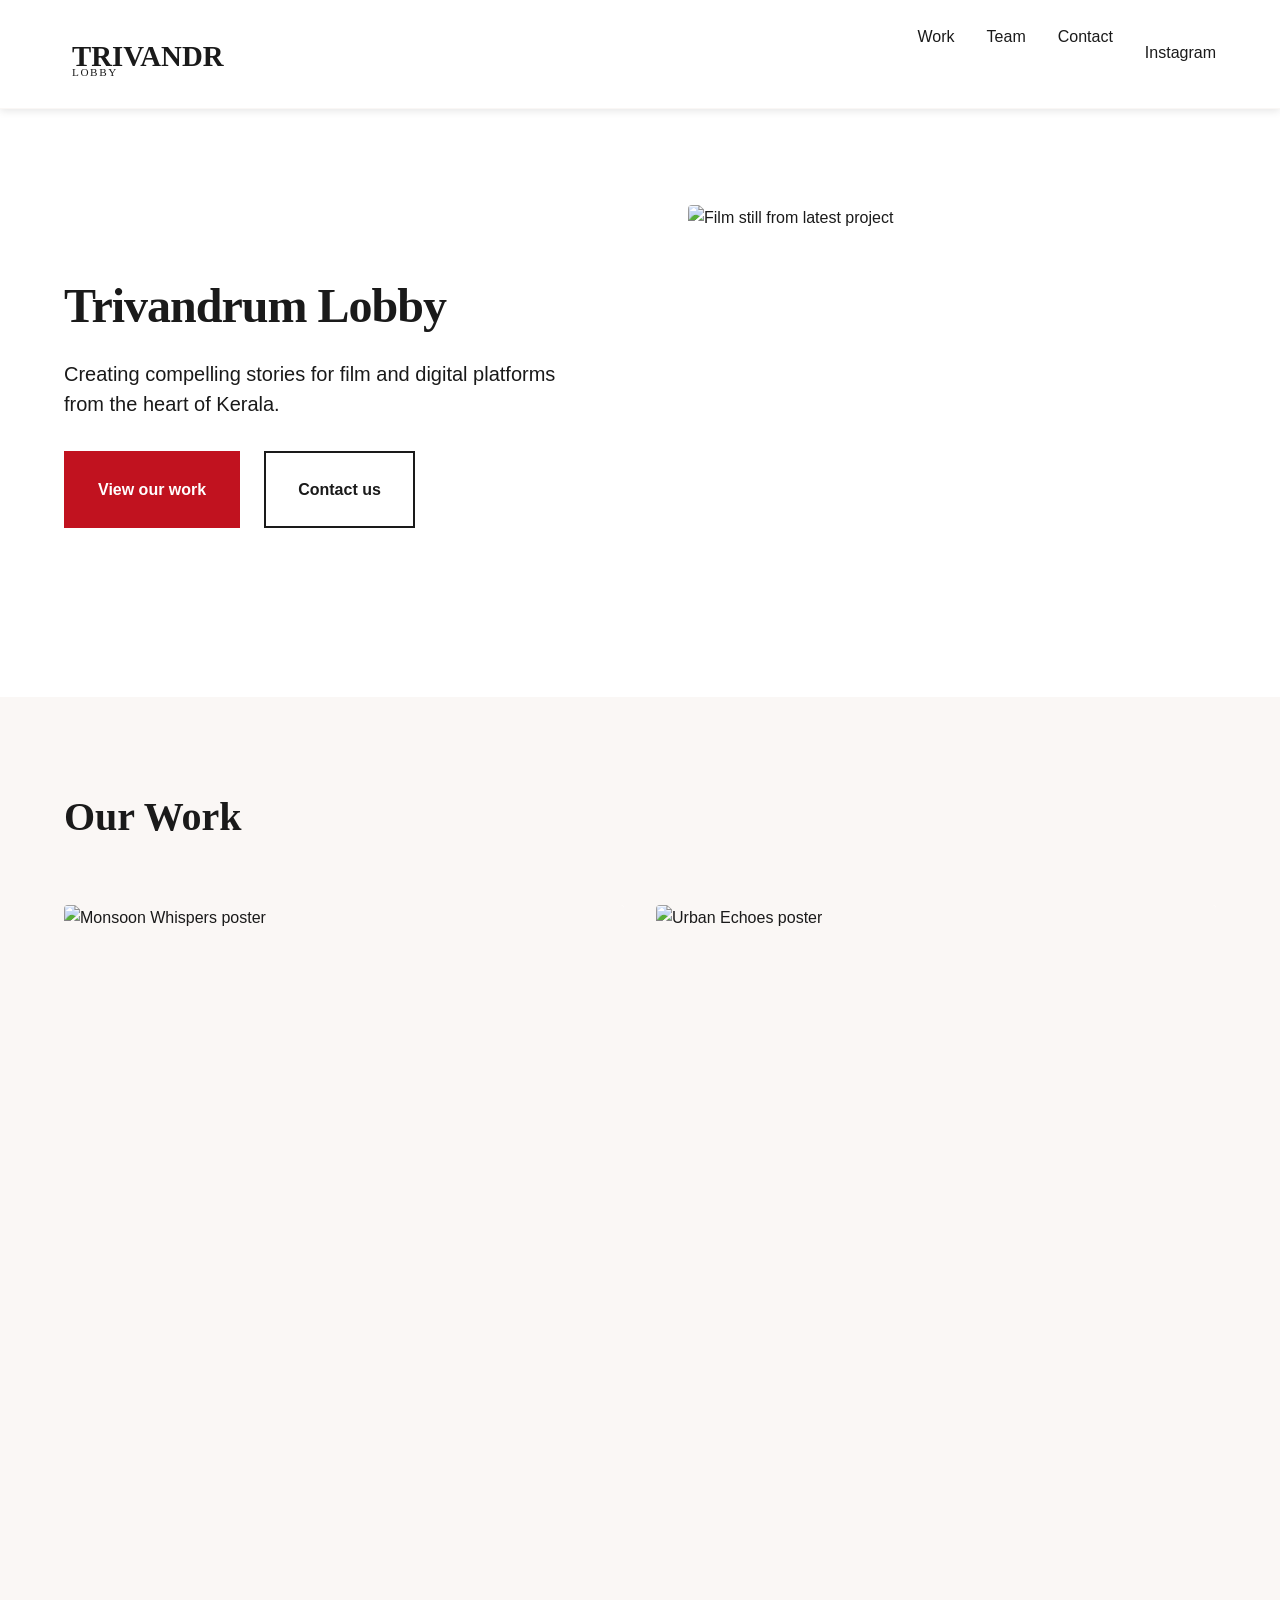
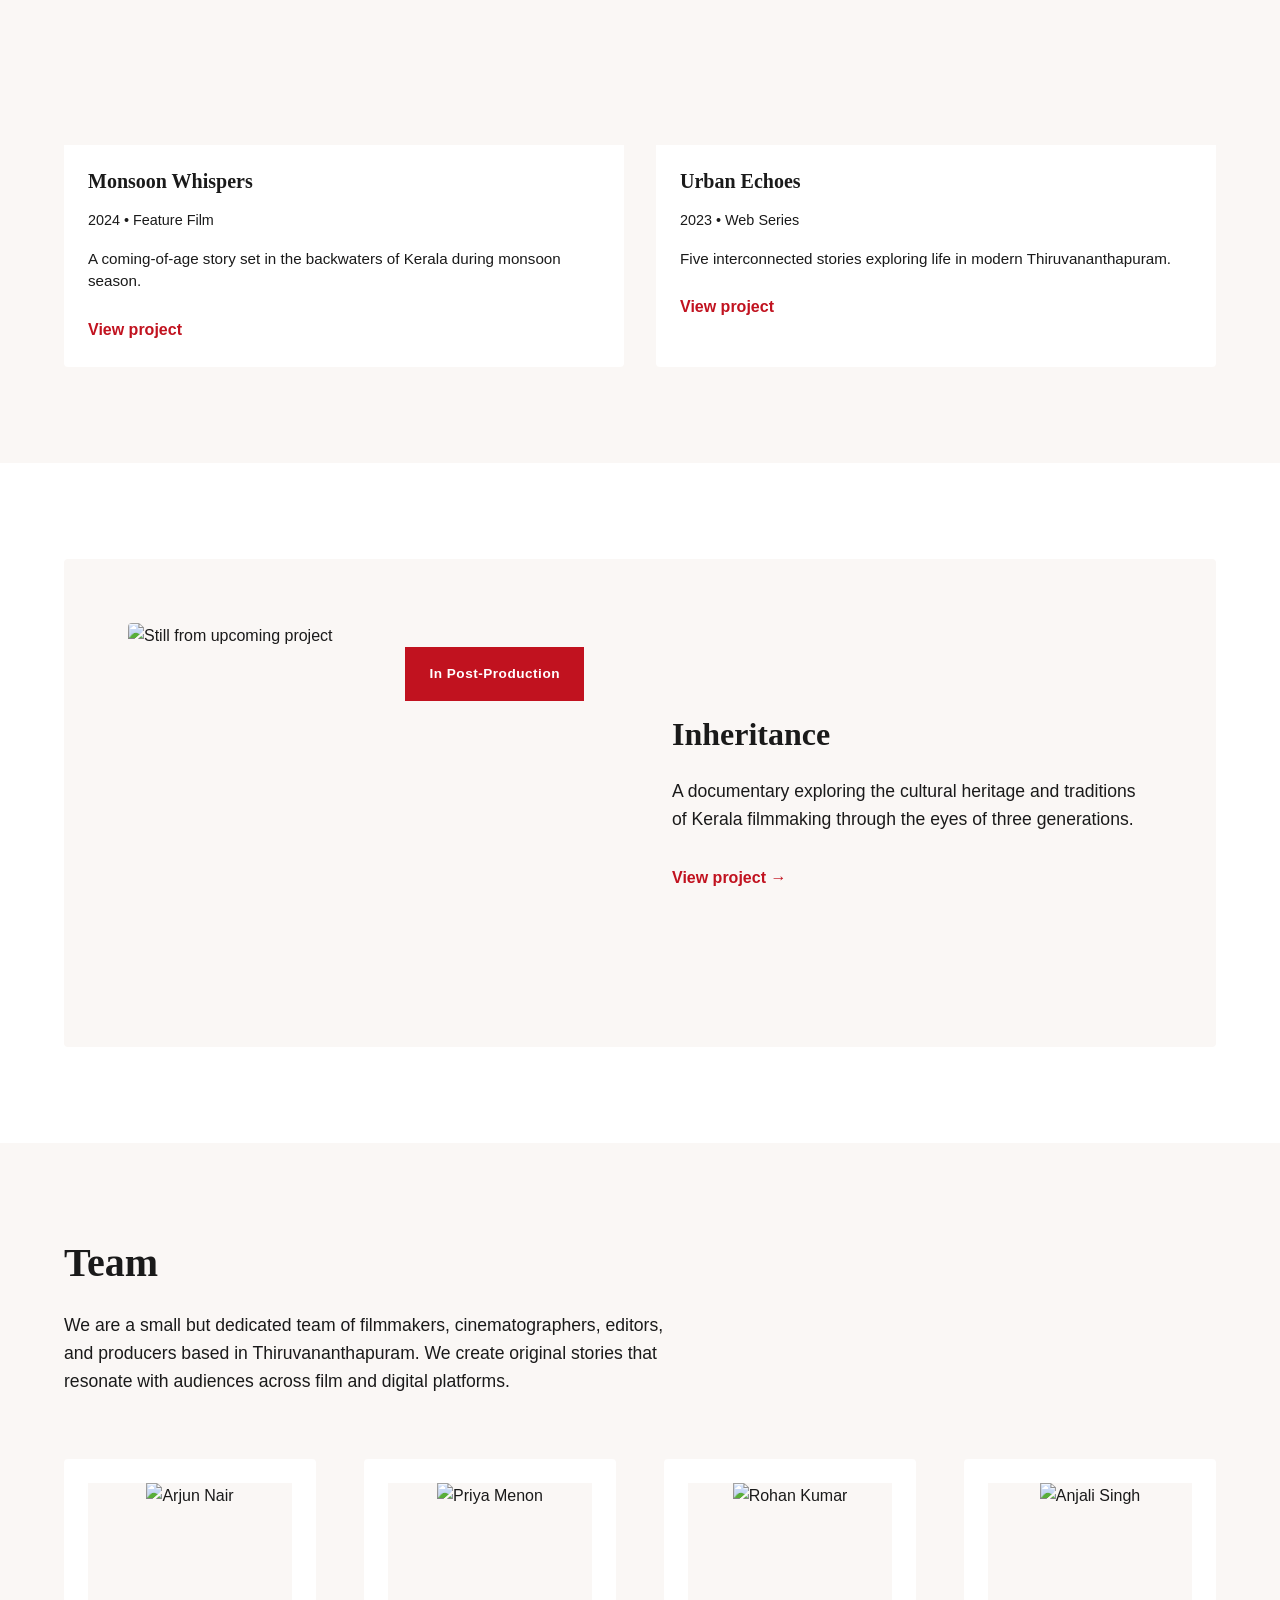
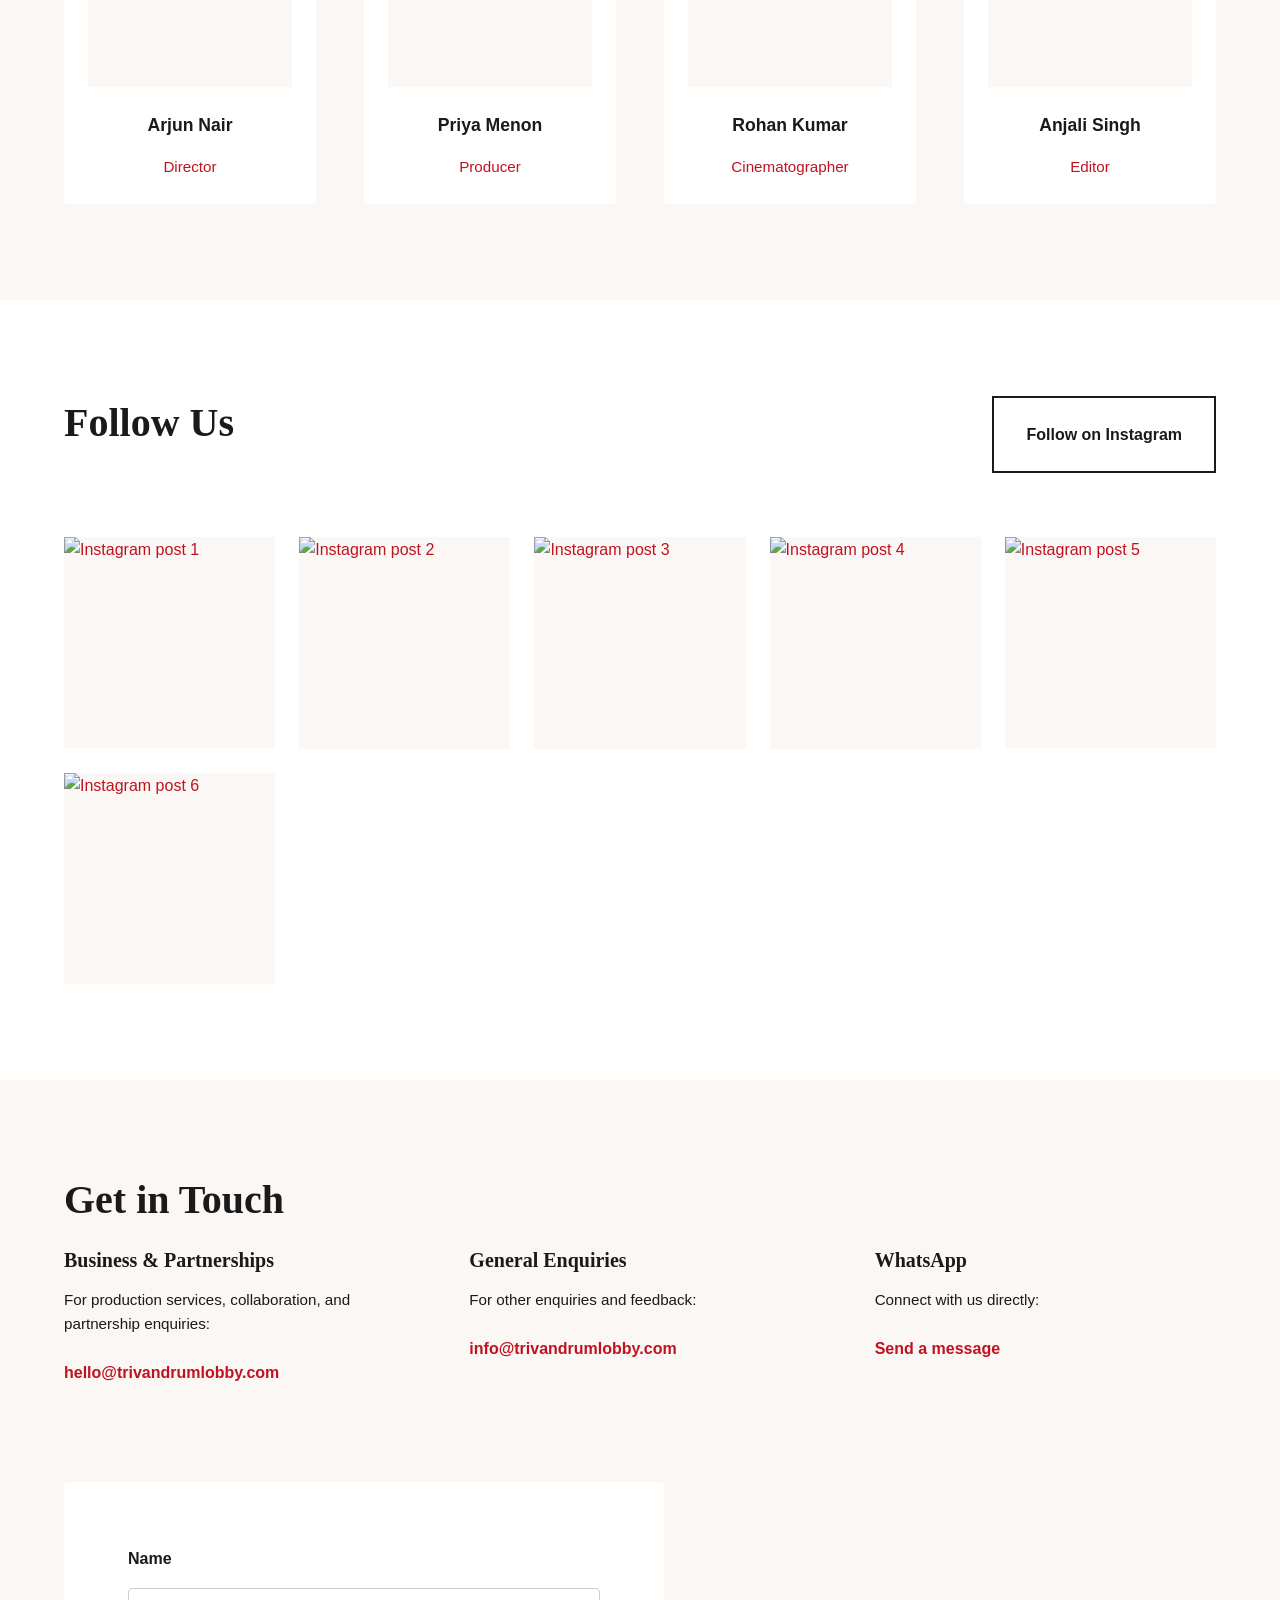
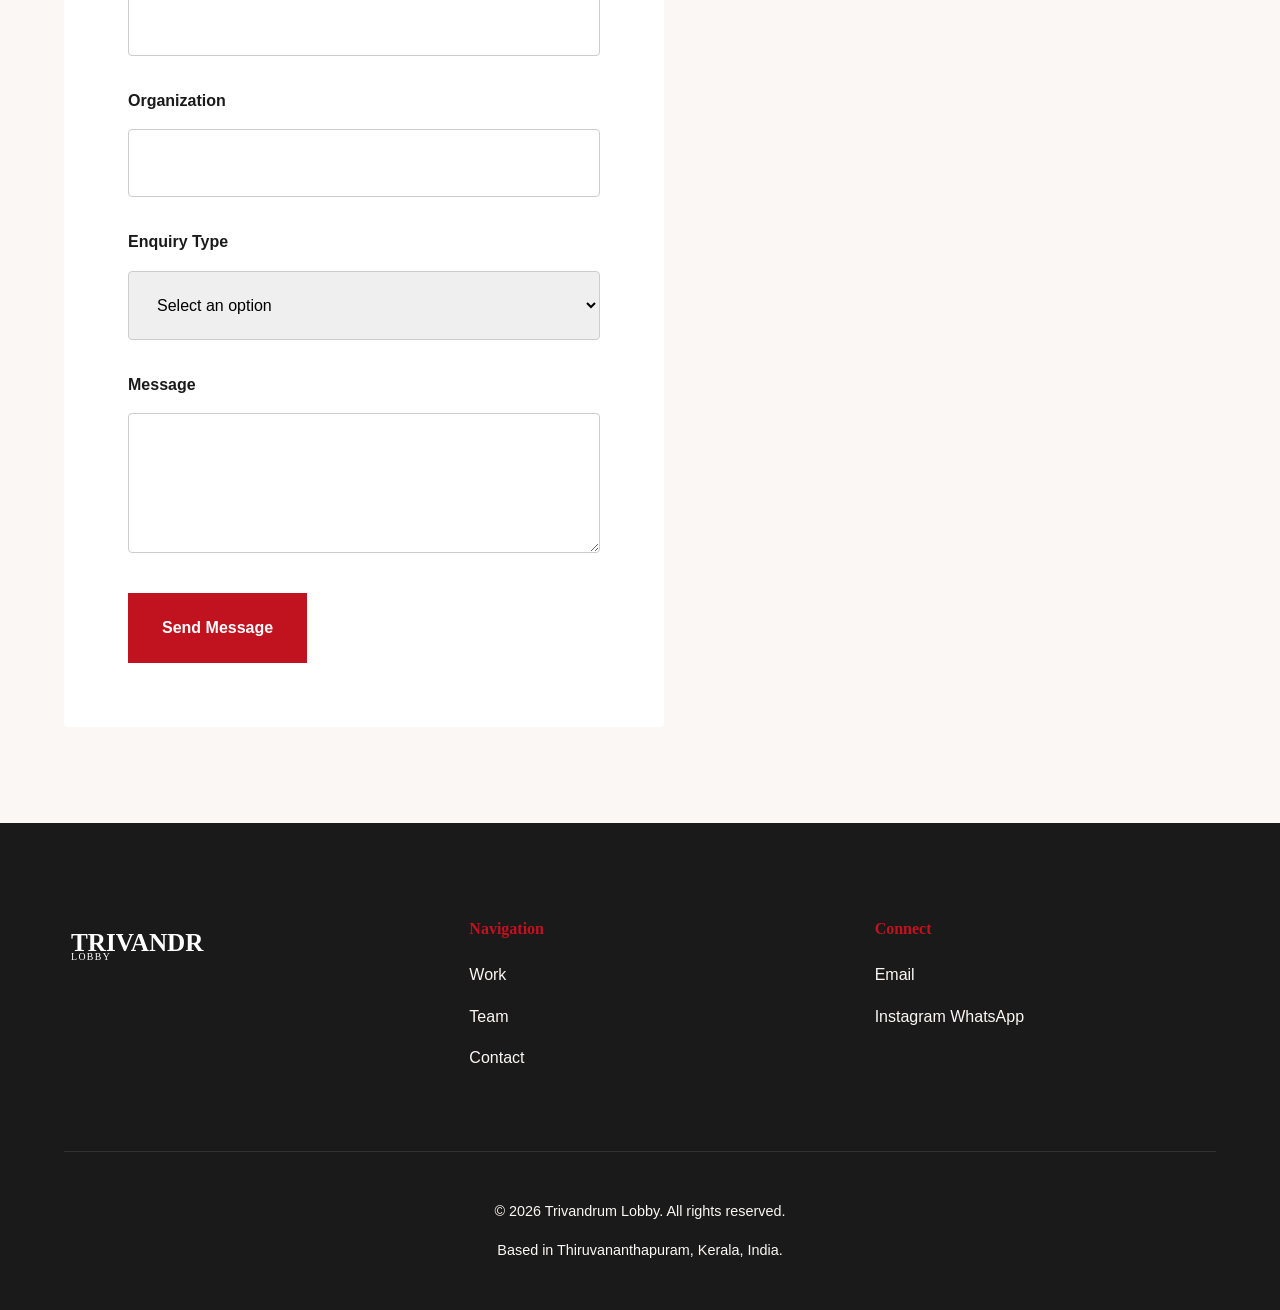
==== index.html @ 4cd8b8a0 "Initial commit: Trivandrum Lobby Productions website - Complete production-ready website - Homepage " ====
<!DOCTYPE html>
<html lang="en">
<head>
    <meta charset="UTF-8">
    <meta name="viewport" content="width=device-width, initial-scale=1.0">
    <meta name="description" content="Trivandrum Lobby is a film and web series production house based in Thiruvananthapuram, Kerala, creating original content for film and digital platforms.">
    <meta name="theme-color" content="#C1121F">

    <!-- Open Graph -->
    <meta property="og:title" content="Trivandrum Lobby">
    <meta property="og:description" content="Film and web series production house based in Thiruvananthapuram, Kerala.">
    <meta property="og:type" content="website">
    <meta property="og:image" content="assets/img/og-image.jpg">
    <meta property="og:image:width" content="1200">
    <meta property="og:image:height" content="630">

    <!-- Twitter Card -->
    <meta name="twitter:card" content="summary_large_image">
    <meta name="twitter:title" content="Trivandrum Lobby">
    <meta name="twitter:description" content="Film and web series production house based in Thiruvananthapuram, Kerala.">
    <meta name="twitter:image" content="assets/img/og-image.jpg">

    <!-- Canonical -->
    <link rel="canonical" href="https://trivandrumlobby.com/">

    <!-- Favicon -->
    <link rel="icon" type="image/x-icon" href="assets/img/favicon.ico">
    <link rel="apple-touch-icon" href="assets/img/apple-touch-icon.png">

    <title>Trivandrum Lobby | Film & Web Series Production</title>
    <link rel="stylesheet" href="assets/css/style.css">
</head>
<body>
    <a href="#main" class="skip-link">Skip to main content</a>

    <!-- Navigation -->
    <nav class="navbar" role="navigation" aria-label="Main navigation">
        <div class="navbar-container">
            <div class="navbar-brand">
                <a href="index.html" aria-label="Trivandrum Lobby home">
                    <svg class="logo" viewBox="0 0 200 60" xmlns="http://www.w3.org/2000/svg" aria-hidden="true">
                        <text x="10" y="45" font-family="Georgia, serif" font-size="36" font-weight="bold" fill="currentColor">TRIVANDRUM</text>
                        <text x="10" y="58" font-family="Georgia, serif" font-size="14" letter-spacing="2" fill="currentColor">LOBBY</text>
                    </svg>
                </a>
            </div>
            <button class="navbar-toggle" aria-label="Toggle navigation menu" aria-expanded="false" aria-controls="navbar-menu">
                <span></span>
                <span></span>
                <span></span>
            </button>
            <ul class="navbar-menu" id="navbar-menu">
                <li><a href="#work">Work</a></li>
                <li><a href="#team">Team</a></li>
                <li><a href="#contact">Contact</a></li>
                <a href="https://instagram.com/trivandrumlobbyproductions" target="_blank" rel="noopener noreferrer">Instagram</a>
            </ul>
        </div>
    </nav>

    <main id="main">
        <!-- Hero Section -->
        <section class="hero" id="hero">
            <div class="hero-content">
                <h1>Trivandrum Lobby</h1>
                <p class="hero-tagline">Creating compelling stories for film and digital platforms from the heart of Kerala.</p>
                <div class="hero-buttons">
                    <a href="#work" class="button button-primary">View our work</a>
                    <a href="#contact" class="button button-secondary">Contact us</a>
                </div>
            </div>
            <div class="hero-image">
                <picture>
                    <source srcset="assets/img/hero.webp" type="image/webp">
                    <img src="assets/img/hero.jpg" alt="Film still from latest project" width="800" height="600" loading="eager">
                </picture>
            </div>
        </section>

        <!-- Completed Work Section -->
        <section class="work-section" id="work">
            <div class="container">
                <h2>Our Work</h2>
                <div class="project-grid" id="projects-completed">
                    <!-- Project cards will be generated by JavaScript -->
                </div>
            </div>
        </section>

        <!-- In Post-Production Section -->
        <section class="upcoming-section">
            <div class="container">
                <div class="upcoming-card">
                    <div class="upcoming-image">
                        <picture>
                            <source srcset="assets/img/upcoming.webp" type="image/webp">
                            <img src="assets/img/upcoming.jpg" alt="Still from upcoming project" width="800" height="600" loading="lazy">
                        </picture>
                        <span class="status-badge">In Post-Production</span>
                    </div>
                    <div class="upcoming-content">
                        <h3>Inheritance</h3>
                        <p class="upcoming-description">A documentary exploring the cultural heritage and traditions of Kerala filmmaking through the eyes of three generations.</p>
                        <a href="projects/project-upcoming.html" class="link-arrow">View project</a>
                    </div>
                </div>
            </div>
        </section>

        <!-- Team Section -->
        <section class="team-section" id="team">
            <div class="container">
                <h2>Team</h2>
                <p class="section-intro">We are a small but dedicated team of filmmakers, cinematographers, editors, and producers based in Thiruvananthapuram. We create original stories that resonate with audiences across film and digital platforms.</p>
                <div class="team-grid" id="team-grid">
                    <!-- Team cards will be generated by JavaScript -->
                </div>
            </div>
        </section>

        <!-- Instagram Section -->
        <section class="instagram-section">
            <div class="container">
                <div class="instagram-header">
                    <h2>Follow Us</h2>
                    <a href="https://instagram.com/[INSTAGRAM_HANDLE]" target="_blank" rel="noopener noreferrer" class="button button-secondary">Follow on Instagram</a>
                </div>
                <div class="instagram-grid" id="instagram-grid">
                    <!-- Instagram images will be lazy loaded -->
                </div>
            </div>
        </section>

        <!-- Contact Section -->
        <section class="contact-section" id="contact">
            <div class="container">
                <h2>Get in Touch</h2>
                <div class="contact-grid">
                    <div class="contact-option">
                        <h3>Business & Partnerships</h3>
                        <p>For production services, collaboration, and partnership enquiries:</p>
                        <a href="mailto:hello@trivandrumlobby.com" class="contact-link">hello@trivandrumlobby.com</a>
                    </div>
                    <div class="contact-option">
                        <h3>General Enquiries</h3>
                        <p>For other enquiries and feedback:</p>
                        <a href="mailto:info@trivandrumlobby.com" class="contact-link">info@trivandrumlobby.com</a>
                    </div>
                    <div class="contact-option">
                        <h3>WhatsApp</h3>
                        <p>Connect with us directly:</p>
                        <a href="https://wa.me/919876543210" target="_blank" rel="noopener noreferrer" class="contact-link">Send a message</a>
                    </div>
                </div>

                <!-- Contact Form -->
                <form class="contact-form" id="contact-form" method="POST" action="[FORM_ENDPOINT]">
                    <div class="form-group">
                        <label for="name">Name</label>
                        <input type="text" id="name" name="name" required>
                    </div>
                    <div class="form-group">
                        <label for="organization">Organization</label>
                        <input type="text" id="organization" name="organization">
                    </div>
                    <div class="form-group">
                        <label for="enquiry-type">Enquiry Type</label>
                        <select id="enquiry-type" name="enquiry_type" required>
                            <option value="">Select an option</option>
                            <option value="business">Business & Partnerships</option>
                            <option value="production">Production Services</option>
                            <option value="collaboration">Collaboration</option>
                            <option value="general">General Enquiry</option>
                        </select>
                    </div>
                    <div class="form-group">
                        <label for="message">Message</label>
                        <textarea id="message" name="message" rows="5" required></textarea>
                    </div>
                    <!-- Honeypot field -->
                    <input type="text" name="website" style="display: none;" aria-hidden="true" tabindex="-1" autocomplete="off">
                    <button type="submit" class="button button-primary">Send Message</button>
                </form>
                <div class="form-message" id="form-message" style="display: none;"></div>
            </div>
        </section>
    </main>

    <!-- Footer -->
    <footer class="footer" role="contentinfo">
        <div class="container">
            <div class="footer-content">
                <div class="footer-section">
                    <svg class="logo" viewBox="0 0 200 60" xmlns="http://www.w3.org/2000/svg" aria-hidden="true">
                        <text x="10" y="45" font-family="Georgia, serif" font-size="36" font-weight="bold" fill="currentColor">TRIVANDRUM</text>
                        <text x="10" y="58" font-family="Georgia, serif" font-size="14" letter-spacing="2" fill="currentColor">LOBBY</text>
                    </svg>
                </div>
                <div class="footer-section">
                    <h3>Navigation</h3>
                    <ul>
                        <li><a href="#work">Work</a></li>
                        <li><a href="#team">Team</a></li>
                        <li><a href="#contact">Contact</a></li>
                    </ul>
                </div>
                <div class="footer-section">
                    <h3>Connect</h3>
                    <ul>
                        <li><a href="mailto:hello@trivandrumlob by.com">Email</a></li>
                        <a href="https://instagram.com/trivandrumlobbyproductions" target="_blank" rel="noopener noreferrer">Instagram</a>
                        <a href="https://wa.me/919876543210" target="_blank" rel="noopener noreferrer">WhatsApp</a>
                    </ul>
                </div>
            </div>
            <div class="footer-bottom">
                <p>&copy; 2026 Trivandrum Lobby. All rights reserved.</p>
                <p>Based in Thiruvananthapuram, Kerala, India.</p>
            </div>
        </div>
    </footer>

    <script src="assets/js/main.js"></script>
    <script type="application/ld+json">
    {
        "@context": "https://schema.org",
        "@type": "Organization",
        "name": "Trivandrum Lobby",
        "description": "Film and web series production house based in Thiruvananthapuram, Kerala, India.",
        "url": "https://trivandrumlobby.com",
        "logo": "https://trivandrumlobby.com/assets/img/logo.svg",
        "foundingDate": "2024",
        "areaServed": "IN",
        "contactPoint": {
            "@type": "ContactPoint",
            "contactType": "Business",
            "email": "hello@trivandrumlobby.com"
        },
        "sameAs": [
            "https://instagram.com/trivandrumlobbyproductions"
        ]
    }
    </script>
</body>
</html>
---- assets/css/style.css ----
/* ========================================
   TRIVANDRUM LOBBY - DESIGN SYSTEM
   Red (#C1121F) + White (#FFFFFF) + Ink (#1A1A1A)
   ======================================== */

:root {
    --red: #C1121F;
    --red-deep: #8E0E17;
    --white: #FFFFFF;
    --paper: #FAF7F5;
    --ink: #1A1A1A;

    --spacing-xs: 0.5rem;
    --spacing-sm: 1rem;
    --spacing-md: 1.5rem;
    --spacing-lg: 2rem;
    --spacing-xl: 3rem;
    --spacing-2xl: 4rem;
    --spacing-3xl: 6rem;

    --font-display: "Georgia", "Garamond", serif;
    --font-text: -apple-system, BlinkMacSystemFont, "Segoe UI", "Roboto", sans-serif;

    --transition: 0.2s ease-out;
    --shadow-sm: 0 2px 8px rgba(0, 0, 0, 0.1);
    --shadow-md: 0 4px 16px rgba(0, 0, 0, 0.15);
}

/* ========================================
   RESET & BASE
   ======================================== */

* {
    margin: 0;
    padding: 0;
    box-sizing: border-box;
}

html {
    scroll-behavior: smooth;
}

body {
    font-family: var(--font-text);
    color: var(--ink);
    background-color: var(--white);
    line-height: 1.6;
    font-size: 16px;
}

@media (prefers-reduced-motion: reduce) {
    html {
        scroll-behavior: auto;
    }
    * {
        animation-duration: 0.01ms !important;
        animation-iteration-count: 1 !important;
        transition-duration: 0.01ms !important;
    }
}

/* ========================================
   TYPOGRAPHY
   ======================================== */

h1, h2, h3, h4, h5, h6 {
    font-family: var(--font-display);
    font-weight: 700;
    line-height: 1.2;
    margin-bottom: var(--spacing-md);
}

h1 {
    font-size: 3rem;
    letter-spacing: -1px;
}

h2 {
    font-size: 2.5rem;
}

h3 {
    font-size: 1.5rem;
}

p {
    margin-bottom: var(--spacing-md);
}

a {
    color: var(--red);
    text-decoration: none;
    transition: color var(--transition);
}

a:hover,
a:focus-visible {
    color: var(--red-deep);
}

a:focus-visible {
    outline: 2px solid var(--red);
    outline-offset: 2px;
}

/* ========================================
   LAYOUT & CONTAINER
   ======================================== */

.container {
    max-width: 1200px;
    margin: 0 auto;
    padding: 0 var(--spacing-md);
}

/* ========================================
   NAVIGATION
   ======================================== */

.navbar {
    background-color: var(--white);
    border-bottom: 1px solid var(--paper);
    position: sticky;
    top: 0;
    z-index: 1000;
    box-shadow: var(--shadow-sm);
}

.navbar-container {
    display: flex;
    justify-content: space-between;
    align-items: center;
    max-width: 1200px;
    margin: 0 auto;
    padding: var(--spacing-md);
}

.navbar-brand a {
    display: flex;
    align-items: center;
    color: var(--ink);
}

.logo {
    width: 160px;
    height: auto;
    color: var(--ink);
}

.navbar-menu {
    display: flex;
    list-style: none;
    gap: var(--spacing-lg);
}

.navbar-menu a {
    font-weight: 500;
    color: var(--ink);
    padding: var(--spacing-sm) 0;
    border-bottom: 2px solid transparent;
    transition: border-color var(--transition);
}

.navbar-menu a:hover,
.navbar-menu a:focus-visible {
    border-bottom-color: var(--red);
    color: var(--ink);
}

.navbar-toggle {
    display: none;
    background: none;
    border: none;
    cursor: pointer;
    padding: var(--spacing-sm);
    flex-direction: column;
    gap: 6px;
}

.navbar-toggle span {
    display: block;
    width: 24px;
    height: 2px;
    background-color: var(--ink);
    transition: all var(--transition);
}

.navbar-toggle[aria-expanded="true"] span:nth-child(1) {
    transform: rotate(45deg) translate(8px, 8px);
}

.navbar-toggle[aria-expanded="true"] span:nth-child(2) {
    opacity: 0;
}

.navbar-toggle[aria-expanded="true"] span:nth-child(3) {
    transform: rotate(-45deg) translate(7px, -7px);
}

@media (max-width: 768px) {
    .navbar-toggle {
        display: flex;
    }

    .navbar-menu {
        display: none;
        position: absolute;
        top: 100%;
        left: 0;
        right: 0;
        flex-direction: column;
        background-color: var(--white);
        border-bottom: 1px solid var(--paper);
        padding: var(--spacing-md);
        gap: var(--spacing-md);
    }

    .navbar-menu.active {
        display: flex;
    }

    .navbar-menu a {
        padding: var(--spacing-sm);
        border-bottom: none;
        display: block;
    }

    h1 {
        font-size: 2rem;
    }

    h2 {
        font-size: 1.75rem;
    }
}

/* ========================================
   SKIP LINK
   ======================================== */

.skip-link {
    position: absolute;
    top: -40px;
    left: 0;
    background-color: var(--red);
    color: var(--white);
    padding: var(--spacing-sm) var(--spacing-md);
    z-index: 100;
}

.skip-link:focus {
    top: 0;
}

/* ========================================
   HERO SECTION
   ======================================== */

.hero {
    display: grid;
    grid-template-columns: 1fr 1fr;
    gap: var(--spacing-3xl);
    align-items: center;
    padding: var(--spacing-3xl) var(--spacing-md);
    max-width: 1200px;
    margin: 0 auto;
}

.hero-content h1 {
    margin-bottom: var(--spacing-md);
}

.hero-tagline {
    font-size: 1.25rem;
    color: var(--ink);
    margin-bottom: var(--spacing-lg);
    line-height: 1.5;
}

.hero-buttons {
    display: flex;
    gap: var(--spacing-md);
    flex-wrap: wrap;
}

.hero-image {
    position: relative;
    overflow: hidden;
    border-radius: 4px;
}

.hero-image img,
.hero-image picture {
    display: block;
    width: 100%;
    height: auto;
    object-fit: cover;
}

@media (max-width: 768px) {
    .hero {
        grid-template-columns: 1fr;
        gap: var(--spacing-lg);
        padding: var(--spacing-lg) var(--spacing-md);
    }

    .hero-buttons {
        flex-direction: column;
    }
}

/* ========================================
   BUTTONS
   ======================================== */

.button {
    display: inline-block;
    padding: var(--spacing-md) var(--spacing-lg);
    font-weight: 600;
    border: 2px solid transparent;
    border-radius: 0;
    cursor: pointer;
    transition: all var(--transition);
    text-align: center;
    font-size: 1rem;
}

.button-primary {
    background-color: var(--red);
    color: var(--white);
    border-color: var(--red);
}

.button-primary:hover,
.button-primary:focus-visible {
    background-color: var(--red-deep);
    border-color: var(--red-deep);
}

.button-secondary {
    background-color: var(--white);
    color: var(--ink);
    border-color: var(--ink);
}

.button-secondary:hover,
.button-secondary:focus-visible {
    background-color: var(--paper);
    border-color: var(--ink);
}

/* ========================================
   WORK SECTION
   ======================================== */

.work-section {
    padding: var(--spacing-3xl) var(--spacing-md);
    background-color: var(--paper);
}

.work-section h2 {
    margin-bottom: var(--spacing-2xl);
}

.project-grid {
    display: grid;
    grid-template-columns: repeat(auto-fit, minmax(280px, 1fr));
    gap: var(--spacing-lg);
}

.project-card {
    background-color: var(--white);
    overflow: hidden;
    transition: transform var(--transition), box-shadow var(--transition);
    border-radius: 4px;
}

.project-card:hover {
    transform: translateY(-4px);
    box-shadow: var(--shadow-md);
}

.project-poster {
    position: relative;
    overflow: hidden;
    background-color: var(--paper);
    aspect-ratio: 2 / 3;
}

.project-poster img {
    width: 100%;
    height: 100%;
    object-fit: cover;
}

.project-info {
    padding: var(--spacing-md);
}

.project-info h3 {
    font-size: 1.25rem;
    margin-bottom: var(--spacing-sm);
}

.project-meta {
    font-size: 0.9rem;
    color: var(--ink);
    margin-bottom: var(--spacing-sm);
}

.project-description {
    font-size: 0.95rem;
    color: var(--ink);
    margin-bottom: var(--spacing-md);
    line-height: 1.5;
}

.project-card a {
    font-weight: 600;
    color: var(--red);
}

/* ========================================
   UPCOMING SECTION
   ======================================== */

.upcoming-section {
    padding: var(--spacing-3xl) var(--spacing-md);
    background-color: var(--white);
}

.upcoming-card {
    display: grid;
    grid-template-columns: 1fr 1fr;
    gap: var(--spacing-2xl);
    align-items: center;
    background-color: var(--paper);
    padding: var(--spacing-2xl);
    border-radius: 4px;
}

.upcoming-image {
    position: relative;
    overflow: hidden;
    border-radius: 4px;
}

.upcoming-image img {
    width: 100%;
    height: auto;
    display: block;
}

.status-badge {
    position: absolute;
    top: var(--spacing-md);
    right: var(--spacing-md);
    background-color: var(--red);
    color: var(--white);
    padding: var(--spacing-sm) var(--spacing-md);
    font-size: 0.85rem;
    font-weight: 600;
    letter-spacing: 0.5px;
}

.upcoming-content h3 {
    font-size: 2rem;
    margin-bottom: var(--spacing-md);
}

.upcoming-description {
    font-size: 1.1rem;
    line-height: 1.6;
    margin-bottom: var(--spacing-lg);
}

.link-arrow {
    font-weight: 600;
    color: var(--red);
    display: inline-block;
}

.link-arrow::after {
    content: " →";
}

@media (max-width: 768px) {
    .upcoming-card {
        grid-template-columns: 1fr;
        padding: var(--spacing-lg);
    }

    .upcoming-content h3 {
        font-size: 1.5rem;
    }
}

/* ========================================
   TEAM SECTION
   ======================================== */

.team-section {
    padding: var(--spacing-3xl) var(--spacing-md);
    background-color: var(--paper);
}

.section-intro {
    font-size: 1.1rem;
    max-width: 600px;
    margin: 0 0 var(--spacing-2xl) 0;
    line-height: 1.6;
}

.team-grid {
    display: grid;
    grid-template-columns: repeat(auto-fit, minmax(240px, 1fr));
    gap: var(--spacing-xl);
}

.team-card {
    text-align: center;
    background-color: var(--white);
    padding: var(--spacing-md);
    border-radius: 4px;
}

.team-photo {
    position: relative;
    overflow: hidden;
    margin-bottom: var(--spacing-md);
    background-color: var(--paper);
    aspect-ratio: 1;
}

.team-photo img {
    width: 100%;
    height: 100%;
    object-fit: cover;
}

.team-name {
    font-size: 1.1rem;
    font-weight: 600;
    margin-bottom: var(--spacing-sm);
    color: var(--ink);
}

.team-role {
    font-size: 0.95rem;
    color: var(--red);
    font-weight: 500;
}

/* ========================================
   INSTAGRAM SECTION
   ======================================== */

.instagram-section {
    padding: var(--spacing-3xl) var(--spacing-md);
    background-color: var(--white);
}

.instagram-header {
    display: flex;
    justify-content: space-between;
    align-items: center;
    margin-bottom: var(--spacing-2xl);
    flex-wrap: wrap;
    gap: var(--spacing-md);
}

.instagram-grid {
    display: grid;
    grid-template-columns: repeat(auto-fit, minmax(200px, 1fr));
    gap: var(--spacing-md);
}

.instagram-item {
    position: relative;
    overflow: hidden;
    background-color: var(--paper);
    aspect-ratio: 1;
    cursor: pointer;
}

.instagram-item img {
    width: 100%;
    height: 100%;
    object-fit: cover;
    transition: transform var(--transition);
}

.instagram-item:hover img {
    transform: scale(1.05);
}

.instagram-overlay {
    position: absolute;
    top: 0;
    left: 0;
    right: 0;
    bottom: 0;
    background-color: rgba(0, 0, 0, 0.5);
    display: flex;
    align-items: center;
    justify-content: center;
    opacity: 0;
    transition: opacity var(--transition);
}

.instagram-item:hover .instagram-overlay {
    opacity: 1;
}

.instagram-link-icon {
    color: var(--white);
    font-size: 2rem;
}

@media (max-width: 768px) {
    .instagram-header {
        flex-direction: column;
        align-items: flex-start;
    }
}

/* ========================================
   CONTACT SECTION
   ======================================== */

.contact-section {
    padding: var(--spacing-3xl) var(--spacing-md);
    background-color: var(--paper);
}

.contact-grid {
    display: grid;
    grid-template-columns: repeat(auto-fit, minmax(250px, 1fr));
    gap: var(--spacing-2xl);
    margin-bottom: var(--spacing-3xl);
}

.contact-option h3 {
    font-size: 1.25rem;
    margin-bottom: var(--spacing-sm);
}

.contact-option p {
    font-size: 0.95rem;
    margin-bottom: var(--spacing-md);
    color: var(--ink);
}

.contact-link {
    font-weight: 600;
    color: var(--red);
    display: inline-block;
}

.contact-form {
    max-width: 600px;
    background-color: var(--white);
    padding: var(--spacing-2xl);
    border-radius: 4px;
    margin-top: var(--spacing-2xl);
}

.form-group {
    margin-bottom: var(--spacing-lg);
}

.form-group label {
    display: block;
    margin-bottom: var(--spacing-sm);
    font-weight: 600;
    color: var(--ink);
}

.form-group input,
.form-group textarea,
.form-group select {
    width: 100%;
    padding: var(--spacing-md);
    border: 1px solid #ccc;
    border-radius: 4px;
    font-family: inherit;
    font-size: 1rem;
    transition: border-color var(--transition);
}

.form-group input:focus,
.form-group textarea:focus,
.form-group select:focus {
    outline: none;
    border-color: var(--red);
    box-shadow: 0 0 0 3px rgba(193, 18, 31, 0.1);
}

.form-group textarea {
    resize: vertical;
    min-height: 120px;
}

.form-message {
    padding: var(--spacing-md);
    margin-top: var(--spacing-md);
    border-radius: 4px;
    font-weight: 500;
}

.form-message.success {
    background-color: #d4edda;
    color: #155724;
    border: 1px solid #c3e6cb;
}

.form-message.error {
    background-color: #f8d7da;
    color: #721c24;
    border: 1px solid #f5c6cb;
}

/* ========================================
   FOOTER
   ======================================== */

.footer {
    background-color: var(--ink);
    color: var(--white);
    padding: var(--spacing-3xl) var(--spacing-md) var(--spacing-lg);
}

.footer a {
    color: var(--paper);
}

.footer a:hover {
    color: var(--red);
}

.footer-content {
    display: grid;
    grid-template-columns: repeat(auto-fit, minmax(200px, 1fr));
    gap: var(--spacing-2xl);
    max-width: 1200px;
    margin: 0 auto var(--spacing-2xl);
}

.footer-section h3 {
    font-size: 1rem;
    margin-bottom: var(--spacing-md);
    color: var(--red);
}

.footer-section ul {
    list-style: none;
}

.footer-section ul li {
    margin-bottom: var(--spacing-sm);
}

.footer-section .logo {
    width: 140px;
    height: auto;
    color: var(--white);
}

.footer-bottom {
    max-width: 1200px;
    margin: 0 auto;
    padding-top: var(--spacing-lg);
    border-top: 1px solid rgba(255, 255, 255, 0.1);
    text-align: center;
    font-size: 0.9rem;
    color: var(--paper);
}

.footer-bottom p {
    margin: var(--spacing-sm) 0;
}

/* ========================================
   PROJECT DETAIL PAGES
   ======================================== */

.project-hero {
    display: grid;
    grid-template-columns: 1fr 1fr;
    gap: var(--spacing-2xl);
    align-items: start;
    padding: var(--spacing-2xl) var(--spacing-md);
    max-width: 1200px;
    margin: 0 auto;
}

.project-hero-image {
    overflow: hidden;
    border-radius: 4px;
}

.project-hero-image img {
    width: 100%;
    height: auto;
    display: block;
}

.project-meta-info {
    display: grid;
    grid-template-columns: repeat(2, 1fr);
    gap: var(--spacing-md);
    margin-bottom: var(--spacing-lg);
    padding-bottom: var(--spacing-lg);
    border-bottom: 1px solid var(--paper);
}

.meta-item {
    font-size: 0.9rem;
}

.meta-label {
    display: block;
    font-weight: 600;
    color: var(--red);
    margin-bottom: var(--spacing-xs);
}

.meta-value {
    display: block;
    color: var(--ink);
}

@media (max-width: 768px) {
    .project-hero {
        grid-template-columns: 1fr;
    }

    .project-meta-info {
        grid-template-columns: repeat(2, 1fr);
    }
}

/* ========================================
   LIGHTBOX
   ======================================== */

.lightbox {
    display: none;
    position: fixed;
    top: 0;
    left: 0;
    right: 0;
    bottom: 0;
    background-color: rgba(0, 0, 0, 0.9);
    z-index: 2000;
    align-items: center;
    justify-content: center;
    padding: var(--spacing-md);
}

.lightbox.active {
    display: flex;
}

.lightbox-content {
    position: relative;
    max-width: 90vw;
    max-height: 90vh;
}

.lightbox-image {
    width: 100%;
    height: auto;
    max-height: 85vh;
    object-fit: contain;
}

.lightbox-close {
    position: absolute;
    top: -40px;
    right: 0;
    background: none;
    border: none;
    color: var(--white);
    font-size: 2rem;
    cursor: pointer;
    width: 40px;
    height: 40px;
    display: flex;
    align-items: center;
    justify-content: center;
}

.lightbox-prev,
.lightbox-next {
    position: absolute;
    top: 50%;
    transform: translateY(-50%);
    background: none;
    border: none;
    color: var(--white);
    font-size: 2rem;
    cursor: pointer;
    width: 50px;
    height: 50px;
    display: flex;
    align-items: center;
    justify-content: center;
}

.lightbox-prev {
    left: -60px;
}

.lightbox-next {
    right: -60px;
}

@media (max-width: 768px) {
    .lightbox-prev,
    .lightbox-next {
        left: auto;
        right: auto;
        top: auto;
        transform: none;
    }

    .lightbox-prev {
        bottom: -50px;
        left: var(--spacing-md);
    }

    .lightbox-next {
        bottom: -50px;
        right: var(--spacing-md);
    }
}

/* ========================================
   UTILITIES
   ======================================== */

.text-center {
    text-align: center;
}

.mt-lg {
    margin-top: var(--spacing-lg);
}

.mb-lg {
    margin-bottom: var(--spacing-lg);
}

.py-2xl {
    padding-top: var(--spacing-2xl);
    padding-bottom: var(--spacing-2xl);
}
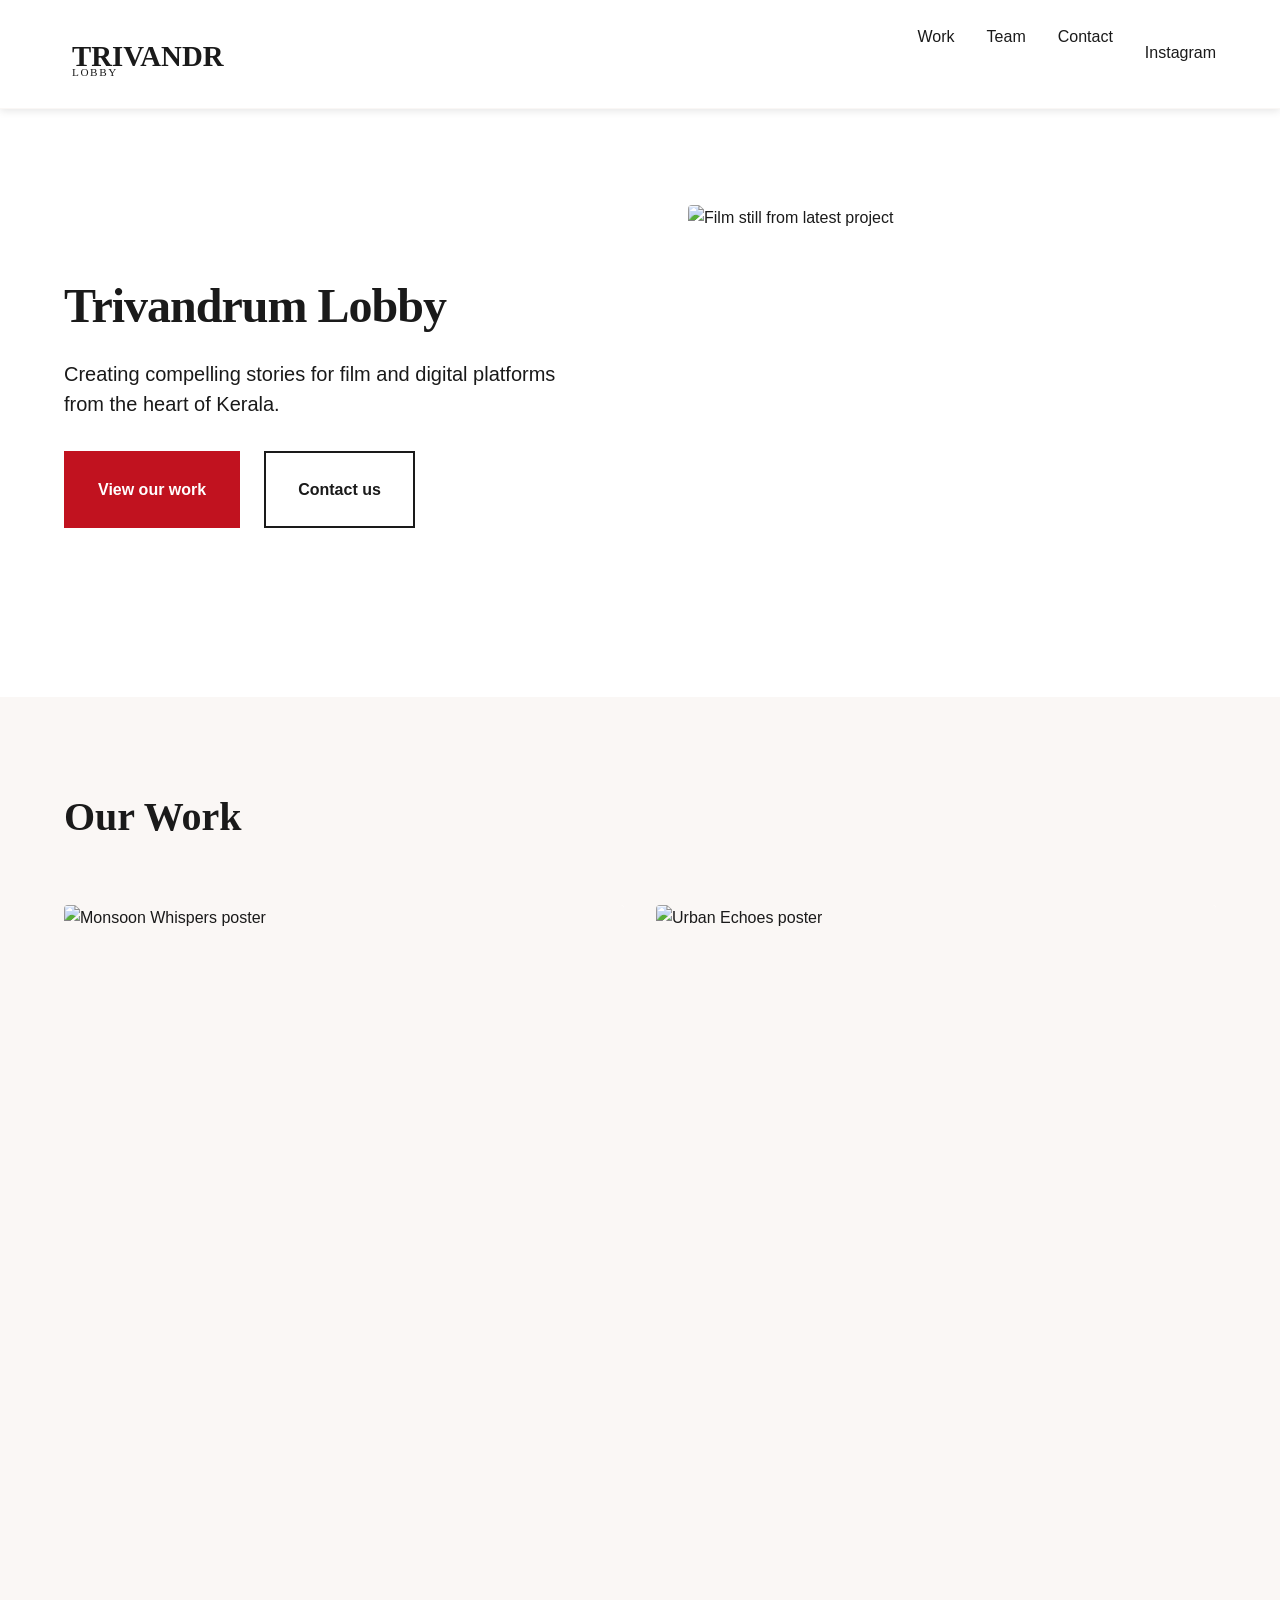
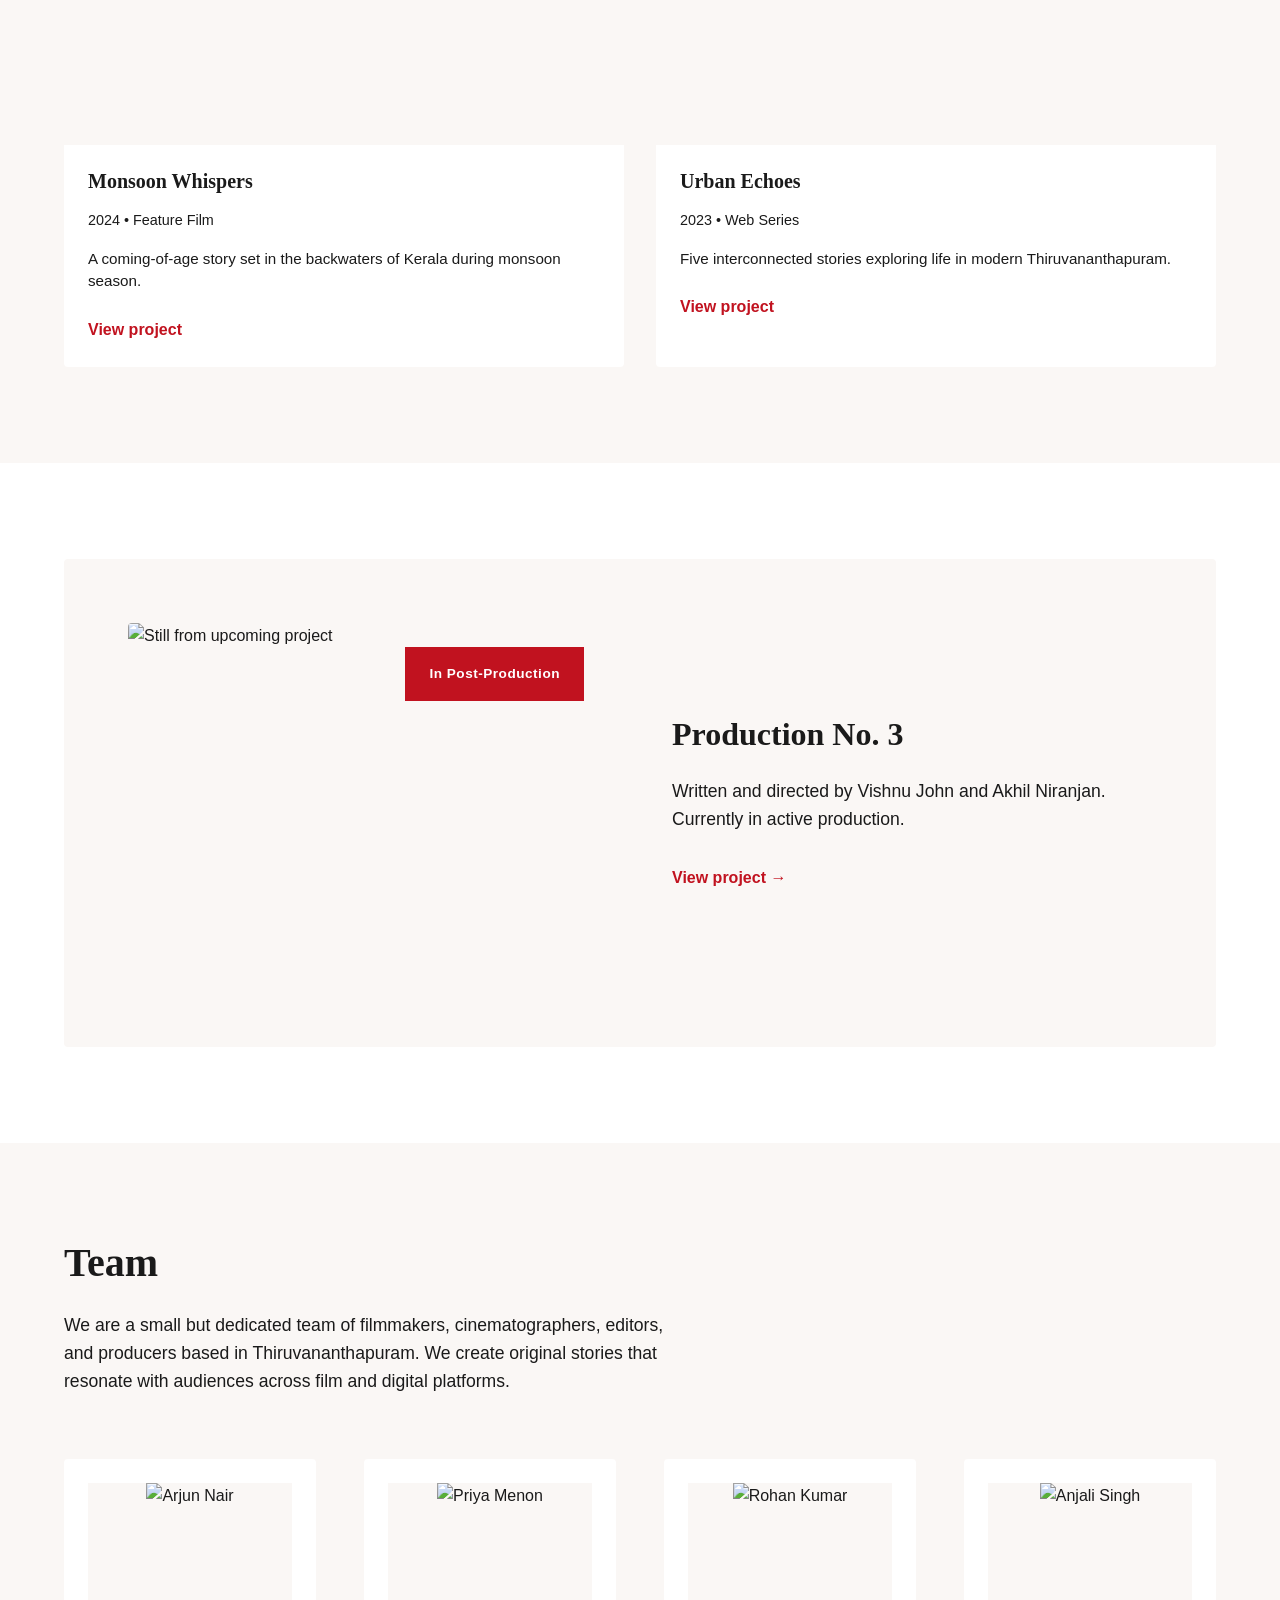
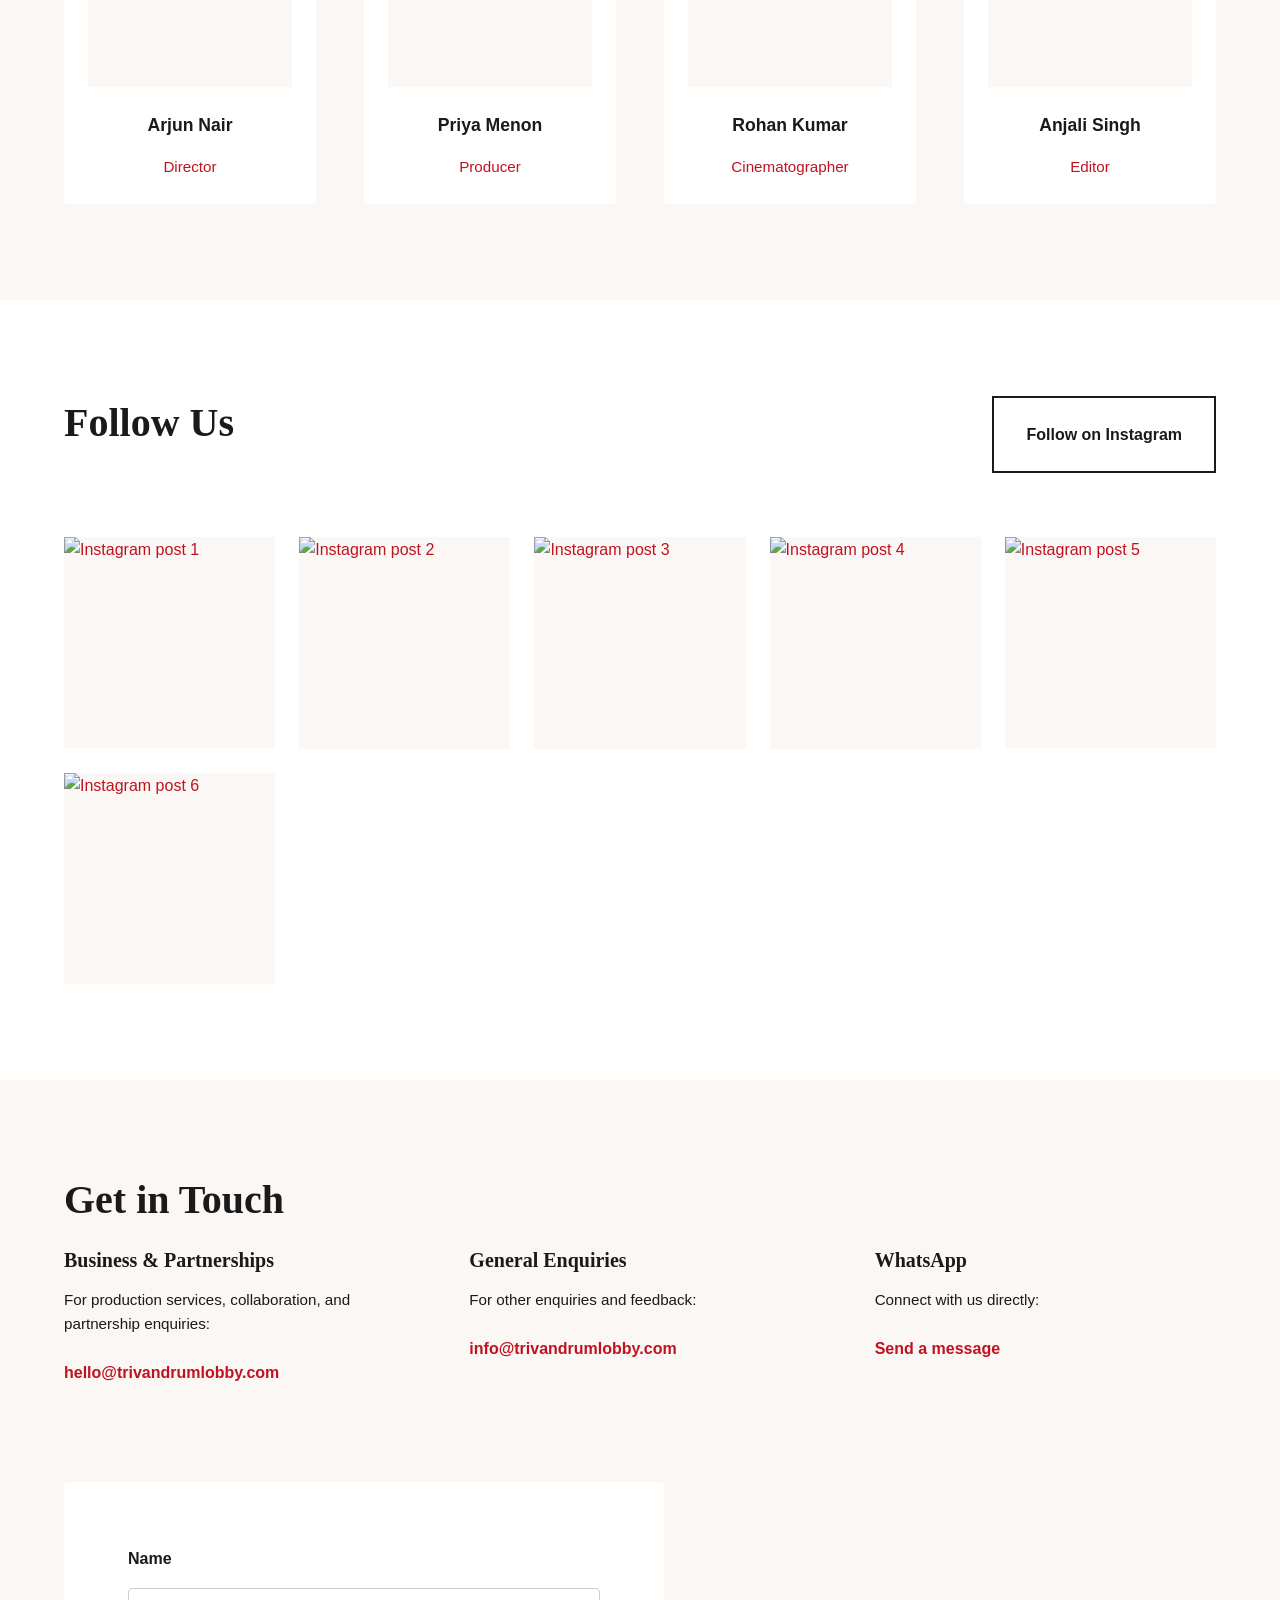
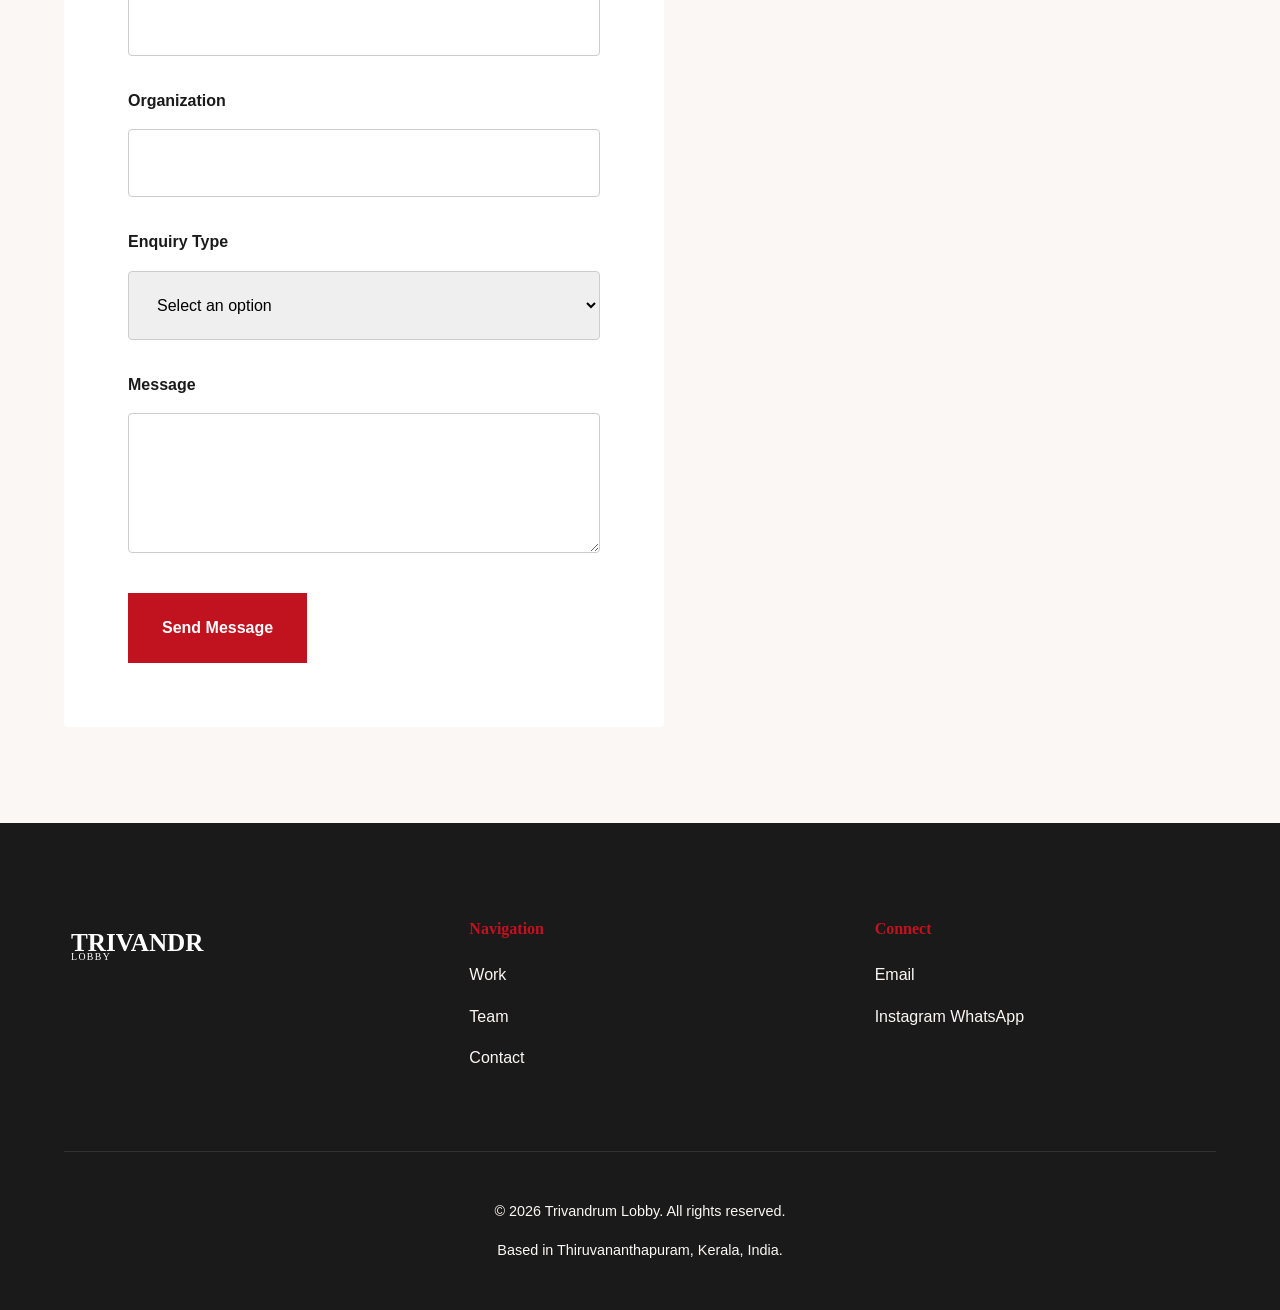
==== commit 5bc5adf4: "Update website with Production No. 3 information from Instagram - Added Production No. 3 as upcoming" ====
--- a/index.html
+++ b/index.html
@@ -99,8 +99,8 @@
                         <span class="status-badge">In Post-Production</span>
                     </div>
                     <div class="upcoming-content">
-                        <h3>Inheritance</h3>
-                        <p class="upcoming-description">A documentary exploring the cultural heritage and traditions of Kerala filmmaking through the eyes of three generations.</p>
+                        <h3>Production No. 3</h3>
+                        <p class="upcoming-description">Written and directed by Vishnu John and Akhil Niranjan. Currently in active production.</p>
                         <a href="projects/project-upcoming.html" class="link-arrow">View project</a>
                     </div>
                 </div>
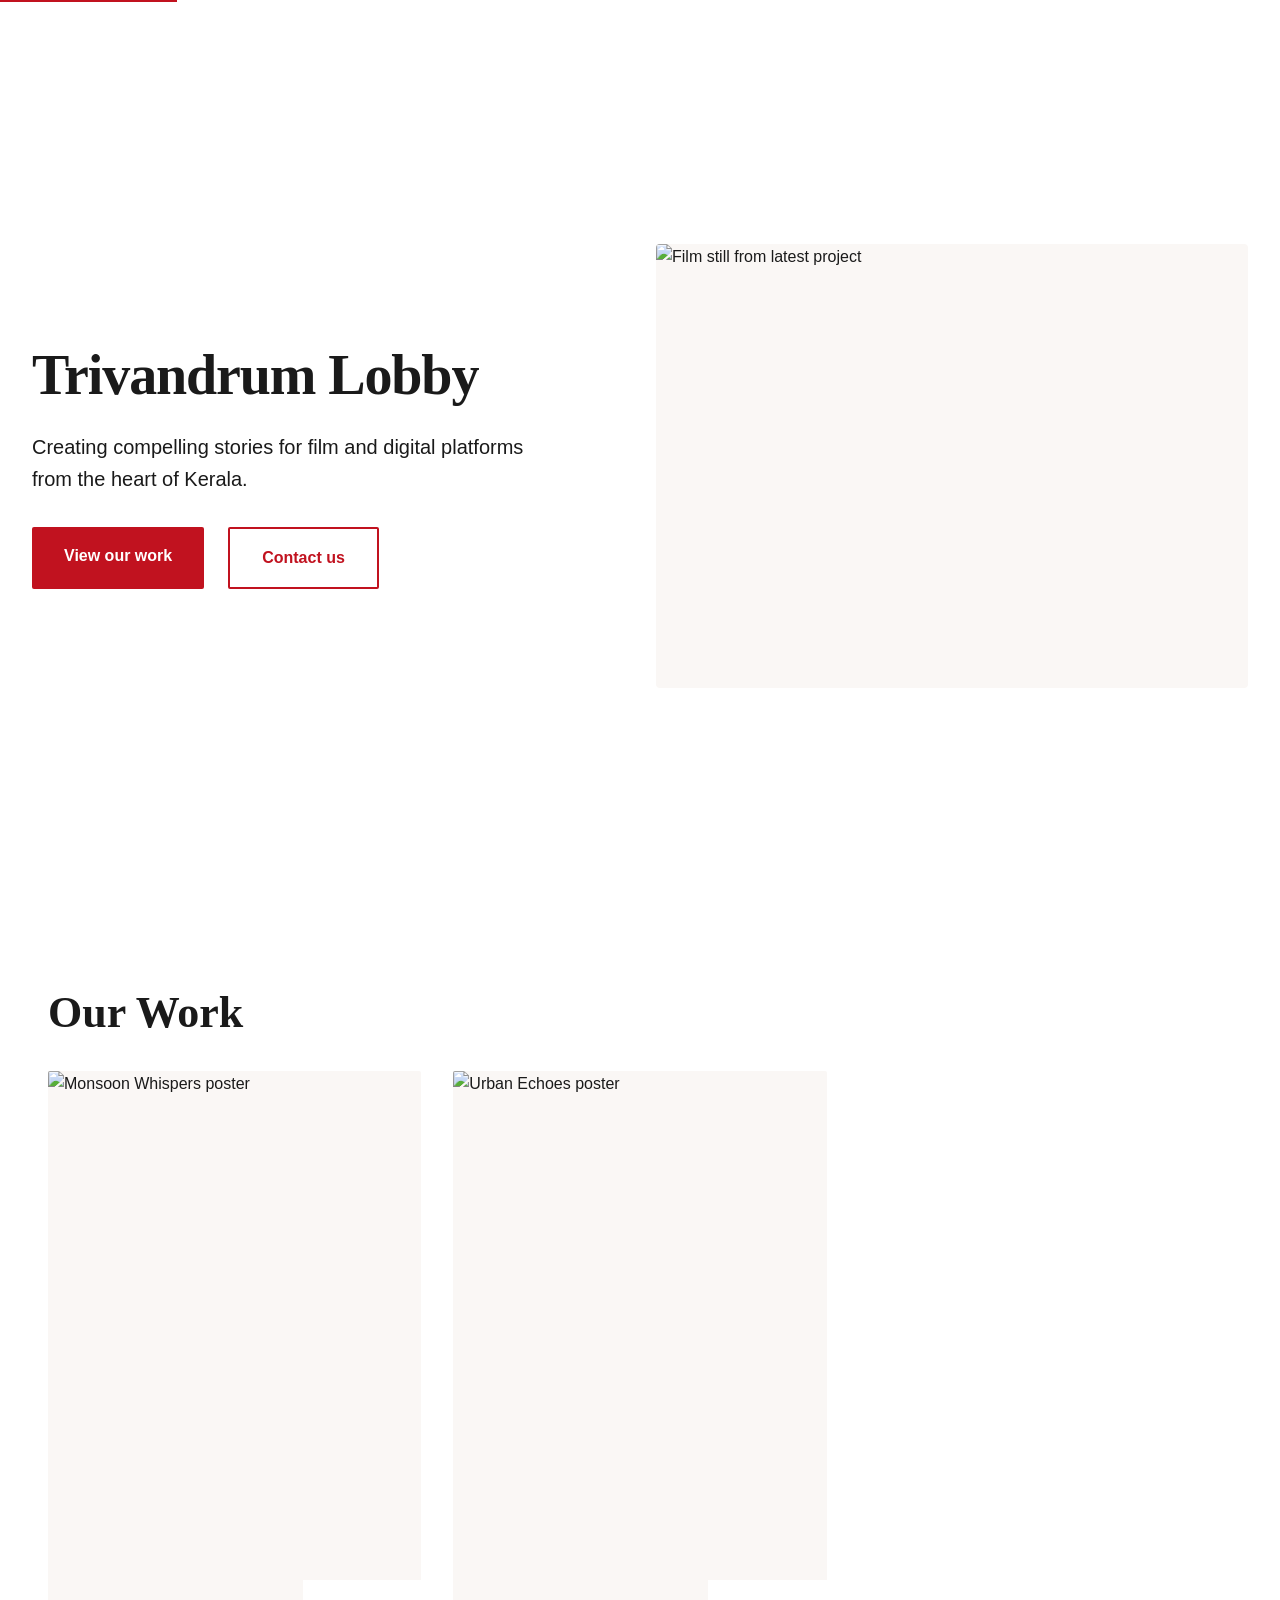
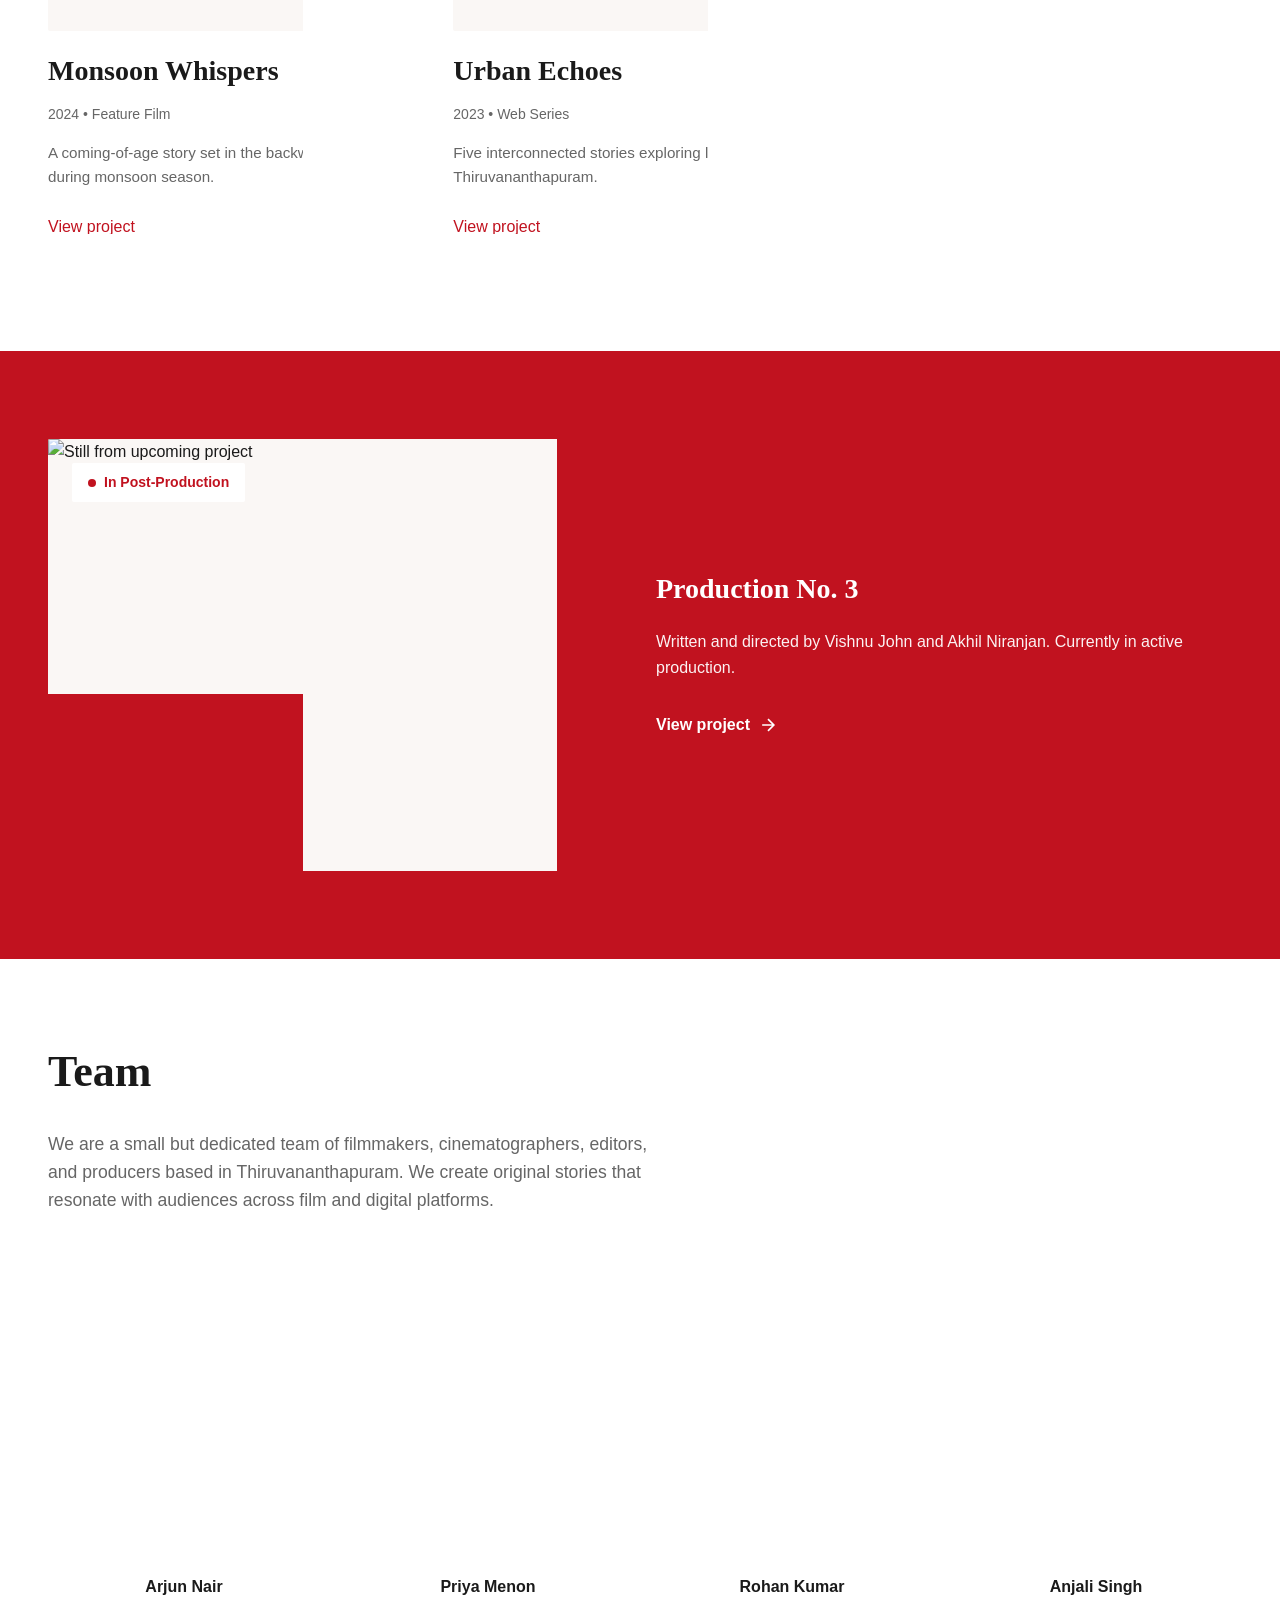
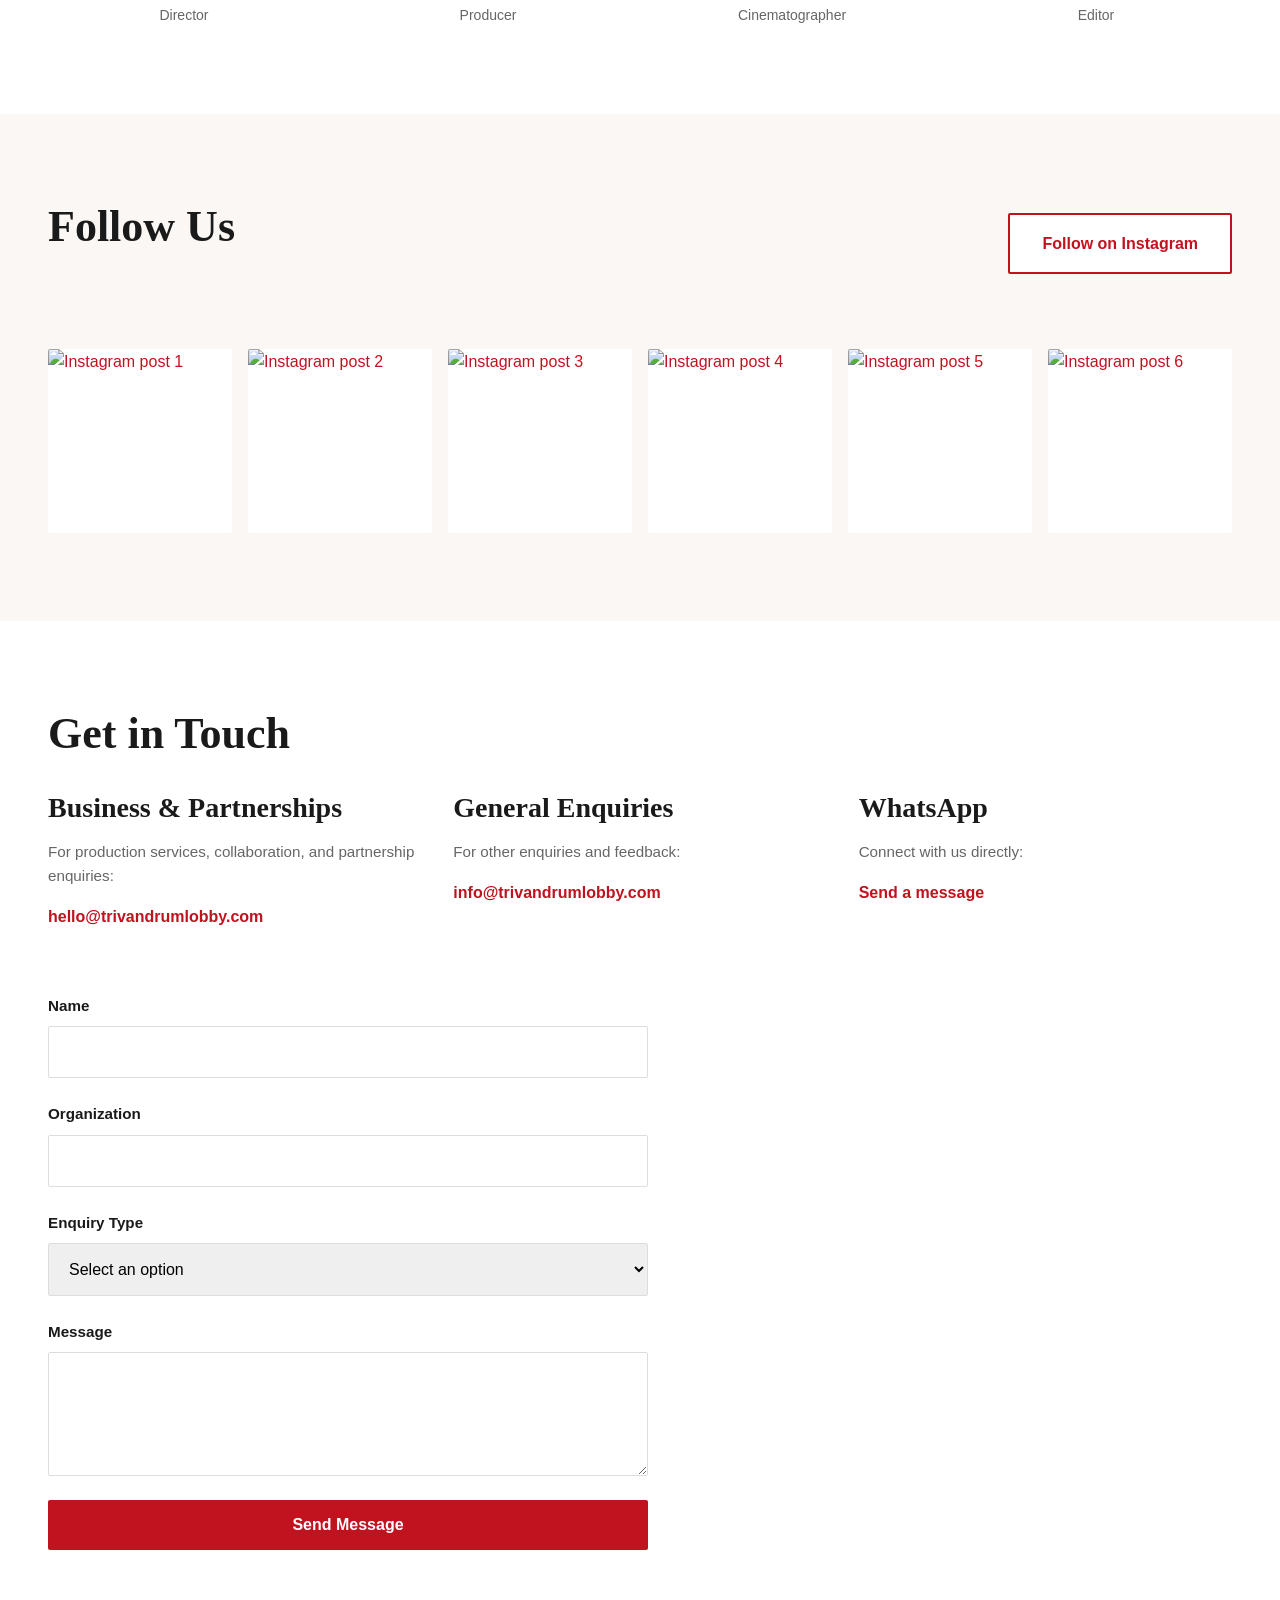
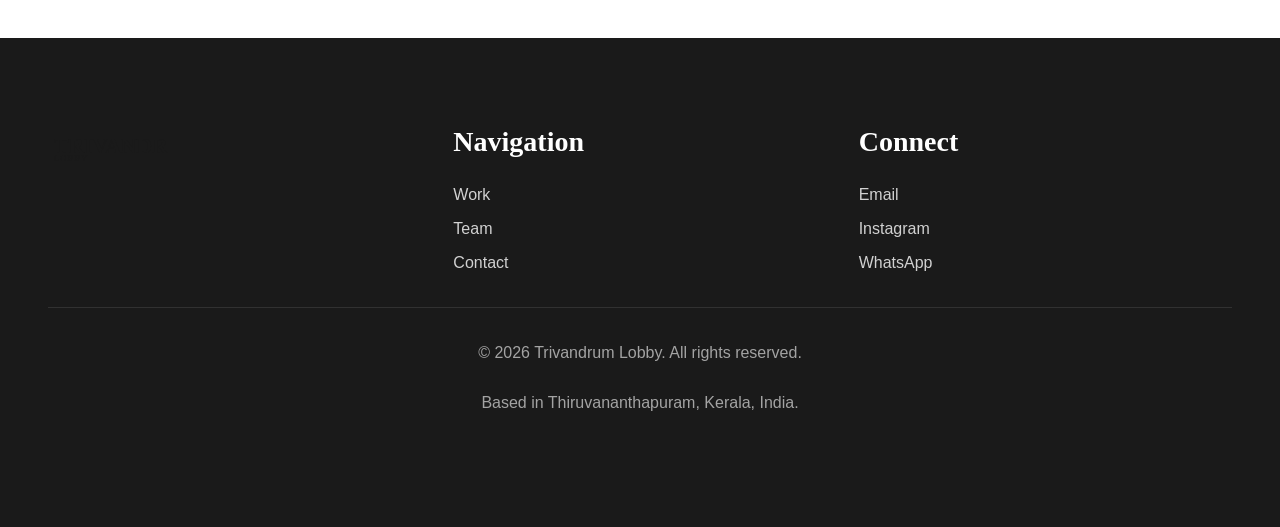
==== commit 17b903fd: "Redesign for mobile-first performance and polish - Implement scroll progress bar at top (2px red) - " ====
--- a/index.html
+++ b/index.html
@@ -31,6 +31,7 @@
     <link rel="stylesheet" href="assets/css/style.css">
 </head>
 <body>
+    <div class="scroll-progress"></div>
     <a href="#main" class="skip-link">Skip to main content</a>
 
     <!-- Navigation -->
@@ -123,7 +124,7 @@
             <div class="container">
                 <div class="instagram-header">
                     <h2>Follow Us</h2>
-                    <a href="https://instagram.com/[INSTAGRAM_HANDLE]" target="_blank" rel="noopener noreferrer" class="button button-secondary">Follow on Instagram</a>
+                    <a href="https://instagram.com/trivandrumlobbyproductions" target="_blank" rel="noopener noreferrer" class="button button-secondary">Follow on Instagram</a>
                 </div>
                 <div class="instagram-grid" id="instagram-grid">
                     <!-- Instagram images will be lazy loaded -->
@@ -207,9 +208,9 @@
                 <div class="footer-section">
                     <h3>Connect</h3>
                     <ul>
-                        <li><a href="mailto:hello@trivandrumlob by.com">Email</a></li>
-                        <a href="https://instagram.com/trivandrumlobbyproductions" target="_blank" rel="noopener noreferrer">Instagram</a>
-                        <a href="https://wa.me/919876543210" target="_blank" rel="noopener noreferrer">WhatsApp</a>
+                        <li><a href="mailto:hello@trivandrumlobby.com">Email</a></li>
+                        <li><a href="https://instagram.com/trivandrumlobbyproductions" target="_blank" rel="noopener noreferrer">Instagram</a></li>
+                        <li><a href="https://wa.me/919876543210" target="_blank" rel="noopener noreferrer">WhatsApp</a></li>
                     </ul>
                 </div>
             </div>
--- a/assets/css/style.css
+++ b/assets/css/style.css
@@ -1,15 +1,10 @@
-/* ========================================
-   TRIVANDRUM LOBBY - DESIGN SYSTEM
-   Red (#C1121F) + White (#FFFFFF) + Ink (#1A1A1A)
-   ======================================== */
-
+/* TRIVANDRUM LOBBY - DESIGN SYSTEM */
 :root {
     --red: #C1121F;
     --red-deep: #8E0E17;
     --white: #FFFFFF;
     --paper: #FAF7F5;
     --ink: #1A1A1A;
-
     --spacing-xs: 0.5rem;
     --spacing-sm: 1rem;
     --spacing-md: 1.5rem;
@@ -17,18 +12,10 @@
     --spacing-xl: 3rem;
     --spacing-2xl: 4rem;
     --spacing-3xl: 6rem;
-
-    --font-display: "Georgia", "Garamond", serif;
-    --font-text: -apple-system, BlinkMacSystemFont, "Segoe UI", "Roboto", sans-serif;
-
+    --font-display: Georgia, Garamond, serif;
+    --font-text: -apple-system, BlinkMacSystemFont, Segoe UI, Roboto, sans-serif;
     --transition: 0.2s ease-out;
-    --shadow-sm: 0 2px 8px rgba(0, 0, 0, 0.1);
-    --shadow-md: 0 4px 16px rgba(0, 0, 0, 0.15);
-}
-
-/* ========================================
-   RESET & BASE
-   ======================================== */
+}
 
 * {
     margin: 0;
@@ -46,44 +33,50 @@
     background-color: var(--white);
     line-height: 1.6;
     font-size: 16px;
+    overflow-x: hidden;
 }
 
 @media (prefers-reduced-motion: reduce) {
-    html {
-        scroll-behavior: auto;
-    }
-    * {
-        animation-duration: 0.01ms !important;
-        animation-iteration-count: 1 !important;
-        transition-duration: 0.01ms !important;
-    }
-}
-
-/* ========================================
-   TYPOGRAPHY
-   ======================================== */
-
+    html { scroll-behavior: auto; }
+    * { animation-duration: 0.01ms !important; animation-iteration-count: 1 !important; transition-duration: 0.01ms !important; }
+}
+
+/* SCROLL PROGRESS BAR */
+.scroll-progress {
+    position: fixed;
+    top: 0;
+    left: 0;
+    height: 2px;
+    background: var(--red);
+    width: 0%;
+    z-index: 9999;
+    transition: width 0.1s linear;
+}
+
+/* TYPOGRAPHY */
 h1, h2, h3, h4, h5, h6 {
     font-family: var(--font-display);
     font-weight: 700;
-    line-height: 1.2;
-    margin-bottom: var(--spacing-md);
+    line-height: 1.15;
 }
 
 h1 {
-    font-size: 3rem;
-    letter-spacing: -1px;
+    font-size: clamp(2rem, 7vw, 3.5rem);
+    letter-spacing: -0.02em;
 }
 
 h2 {
-    font-size: 2.5rem;
+    font-size: clamp(1.75rem, 5vw, 2.75rem);
+    margin-bottom: var(--spacing-lg);
 }
 
 h3 {
-    font-size: 1.5rem;
+    font-size: clamp(1.25rem, 4vw, 1.75rem);
 }
 
 p {
+    font-size: 1rem;
+    line-height: 1.6;
     margin-bottom: var(--spacing-md);
 }
 
@@ -93,100 +86,83 @@
     transition: color var(--transition);
 }
 
-a:hover,
-a:focus-visible {
+a:hover, a:focus-visible {
     color: var(--red-deep);
-}
-
-a:focus-visible {
-    outline: 2px solid var(--red);
-    outline-offset: 2px;
-}
-
-/* ========================================
-   LAYOUT & CONTAINER
-   ======================================== */
-
+    outline: none;
+}
+
+/* CONTAINERS */
 .container {
-    max-width: 1200px;
+    width: 100%;
+    max-width: 1280px;
     margin: 0 auto;
-    padding: 0 var(--spacing-md);
-}
-
-/* ========================================
-   NAVIGATION
-   ======================================== */
-
+    padding: var(--spacing-md);
+}
+
+/* NAVBAR */
 .navbar {
-    background-color: var(--white);
-    border-bottom: 1px solid var(--paper);
-    position: sticky;
+    position: fixed;
     top: 0;
+    left: 0;
+    right: 0;
+    background: transparent;
     z-index: 1000;
-    box-shadow: var(--shadow-sm);
+    transition: all 0.3s ease-out;
+    padding: var(--spacing-md) var(--spacing-md);
+}
+
+.navbar.scrolled {
+    background: var(--white);
+    border-bottom: 1px solid var(--red);
+    box-shadow: 0 2px 4px rgba(0, 0, 0, 0.05);
+}
+
+.navbar.hidden {
+    transform: translateY(-100%);
 }
 
 .navbar-container {
     display: flex;
     justify-content: space-between;
     align-items: center;
-    max-width: 1200px;
+    max-width: 1280px;
     margin: 0 auto;
-    padding: var(--spacing-md);
 }
 
 .navbar-brand a {
     display: flex;
     align-items: center;
-    color: var(--ink);
 }
 
 .logo {
-    width: 160px;
+    width: 120px;
     height: auto;
     color: var(--ink);
 }
 
-.navbar-menu {
-    display: flex;
-    list-style: none;
-    gap: var(--spacing-lg);
-}
-
-.navbar-menu a {
-    font-weight: 500;
-    color: var(--ink);
-    padding: var(--spacing-sm) 0;
-    border-bottom: 2px solid transparent;
-    transition: border-color var(--transition);
-}
-
-.navbar-menu a:hover,
-.navbar-menu a:focus-visible {
-    border-bottom-color: var(--red);
-    color: var(--ink);
+.navbar.scrolled .logo {
+    width: 100px;
 }
 
 .navbar-toggle {
     display: none;
+    flex-direction: column;
     background: none;
     border: none;
     cursor: pointer;
     padding: var(--spacing-sm);
-    flex-direction: column;
-    gap: 6px;
+    gap: 0.4rem;
 }
 
 .navbar-toggle span {
-    display: block;
     width: 24px;
     height: 2px;
-    background-color: var(--ink);
-    transition: all var(--transition);
+    background: var(--ink);
+    transition: all 0.3s ease-out;
 }
 
 .navbar-toggle[aria-expanded="true"] span:nth-child(1) {
-    transform: rotate(45deg) translate(8px, 8px);
+    transform: rotate(45deg) translate(0.6rem, 0.8rem);
 }
 
 .navbar-toggle[aria-expanded="true"] span:nth-child(2) {
@@ -194,87 +170,96 @@
 }
 
 .navbar-toggle[aria-expanded="true"] span:nth-child(3) {
-    transform: rotate(-45deg) translate(7px, -7px);
-}
-
+    transform: rotate(-45deg) translate(0.5rem, -0.7rem);
+}
+
+.navbar-menu {
+    display: flex;
+    list-style: none;
+    gap: var(--spacing-lg);
+    align-items: center;
+}
+
+.navbar-menu a {
+    font-size: 0.95rem;
+    font-weight: 500;
+    transition: color var(--transition);
+}
+
+/* MOBILE MENU */
 @media (max-width: 768px) {
     .navbar-toggle {
         display: flex;
     }
 
     .navbar-menu {
-        display: none;
-        position: absolute;
-        top: 100%;
+        position: fixed;
+        top: 0;
         left: 0;
         right: 0;
+        bottom: 0;
+        background: var(--white);
         flex-direction: column;
-        background-color: var(--white);
-        border-bottom: 1px solid var(--paper);
-        padding: var(--spacing-md);
-        gap: var(--spacing-md);
+        gap: var(--spacing-2xl);
+        justify-content: center;
+        align-items: center;
+        opacity: 0;
+        pointer-events: none;
+        transition: opacity 0.3s ease-out;
     }
 
     .navbar-menu.active {
-        display: flex;
+        opacity: 1;
+        pointer-events: auto;
     }
 
     .navbar-menu a {
-        padding: var(--spacing-sm);
-        border-bottom: none;
-        display: block;
-    }
-
-    h1 {
-        font-size: 2rem;
-    }
-
-    h2 {
-        font-size: 1.75rem;
-    }
-}
-
-/* ========================================
-   SKIP LINK
-   ======================================== */
-
+        font-size: 1.5rem;
+    }
+}
+
+/* SKIP LINK */
 .skip-link {
     position: absolute;
     top: -40px;
     left: 0;
-    background-color: var(--red);
+    background: var(--red);
     color: var(--white);
-    padding: var(--spacing-sm) var(--spacing-md);
-    z-index: 100;
+    padding: 0.5rem 1rem;
+    text-decoration: none;
+    z-index: 9999;
 }
 
 .skip-link:focus {
     top: 0;
 }
 
-/* ========================================
-   HERO SECTION
-   ======================================== */
-
+/* HERO SECTION */
 .hero {
     display: grid;
-    grid-template-columns: 1fr 1fr;
-    gap: var(--spacing-3xl);
+    grid-template-columns: 1fr;
+    gap: var(--spacing-lg);
     align-items: center;
-    padding: var(--spacing-3xl) var(--spacing-md);
-    max-width: 1200px;
-    margin: 0 auto;
+    padding: 7rem var(--spacing-md) var(--spacing-2xl);
+    min-height: 100dvh;
+    position: relative;
+}
+
+.hero-content {
+    order: 2;
+    z-index: 1;
 }
 
 .hero-content h1 {
     margin-bottom: var(--spacing-md);
+    color: var(--ink);
 }
 
 .hero-tagline {
-    font-size: 1.25rem;
+    font-size: clamp(1rem, 3vw, 1.25rem);
+    margin-bottom: var(--spacing-lg);
     color: var(--ink);
-    margin-bottom: var(--spacing-lg);
-    line-height: 1.5;
+    max-width: 500px;
 }
 
 .hero-buttons {
@@ -284,252 +269,334 @@
 }
 
 .hero-image {
+    order: 1;
     position: relative;
     overflow: hidden;
     border-radius: 4px;
 }
 
-.hero-image img,
 .hero-image picture {
     display: block;
     width: 100%;
+}
+
+.hero-image img {
+    display: block;
+    width: 100%;
     height: auto;
-    object-fit: cover;
-}
-
-@media (max-width: 768px) {
+    background: var(--paper);
+}
+
+@media (min-width: 768px) {
     .hero {
-        grid-template-columns: 1fr;
-        gap: var(--spacing-lg);
-        padding: var(--spacing-lg) var(--spacing-md);
-    }
-
-    .hero-buttons {
-        flex-direction: column;
-    }
-}
-
-/* ========================================
-   BUTTONS
-   ======================================== */
-
+        grid-template-columns: 1fr 1fr;
+        min-height: 100vh;
+        padding: 8rem var(--spacing-lg) var(--spacing-3xl);
+    }
+
+    .hero-content {
+        order: 1;
+    }
+
+    .hero-image {
+        order: 2;
+    }
+}
+
+/* BUTTONS */
 .button {
     display: inline-block;
-    padding: var(--spacing-md) var(--spacing-lg);
+    padding: clamp(0.75rem, 2vw, 1rem) clamp(1.5rem, 4vw, 2rem);
+    min-height: 48px;
+    border: none;
+    border-radius: 2px;
+    font-family: var(--font-text);
+    font-size: 1rem;
     font-weight: 600;
-    border: 2px solid transparent;
-    border-radius: 0;
     cursor: pointer;
     transition: all var(--transition);
     text-align: center;
-    font-size: 1rem;
+    text-decoration: none;
 }
 
 .button-primary {
-    background-color: var(--red);
+    background: var(--red);
     color: var(--white);
-    border-color: var(--red);
-}
-
-.button-primary:hover,
-.button-primary:focus-visible {
-    background-color: var(--red-deep);
+}
+
+.button-primary:hover, .button-primary:focus-visible {
+    background: var(--red-deep);
+    transform: translateY(-2px);
+}
+
+.button-primary:active {
+    transform: translateY(0);
+}
+
+.button-secondary {
+    background: var(--white);
+    color: var(--red);
+    border: 2px solid var(--red);
+}
+
+.button-secondary:hover, .button-secondary:focus-visible {
+    background: var(--paper);
     border-color: var(--red-deep);
 }
 
-.button-secondary {
-    background-color: var(--white);
-    color: var(--ink);
-    border-color: var(--ink);
-}
-
-.button-secondary:hover,
-.button-secondary:focus-visible {
-    background-color: var(--paper);
-    border-color: var(--ink);
-}
-
-/* ========================================
-   WORK SECTION
-   ======================================== */
-
+/* WORK SECTION */
 .work-section {
-    padding: var(--spacing-3xl) var(--spacing-md);
-    background-color: var(--paper);
-}
-
-.work-section h2 {
-    margin-bottom: var(--spacing-2xl);
+    padding: var(--spacing-2xl) var(--spacing-md);
+    background: var(--white);
 }
 
 .project-grid {
     display: grid;
-    grid-template-columns: repeat(auto-fit, minmax(280px, 1fr));
+    grid-template-columns: 1fr;
     gap: var(--spacing-lg);
 }
 
+@media (min-width: 640px) {
+    .project-grid {
+        grid-template-columns: repeat(2, 1fr);
+    }
+}
+
+@media (min-width: 1024px) {
+    .project-grid {
+        grid-template-columns: repeat(3, 1fr);
+    }
+}
+
 .project-card {
-    background-color: var(--white);
-    overflow: hidden;
-    transition: transform var(--transition), box-shadow var(--transition);
-    border-radius: 4px;
-}
-
-.project-card:hover {
-    transform: translateY(-4px);
-    box-shadow: var(--shadow-md);
+    opacity: 0;
+    transform: translateY(16px);
+    animation: reveal-up 0.6s ease-out forwards;
+}
+
+.project-card:nth-child(1) { animation-delay: 0s; }
+.project-card:nth-child(2) { animation-delay: 0.1s; }
+.project-card:nth-child(3) { animation-delay: 0.2s; }
+
+@keyframes reveal-up {
+    from {
+        opacity: 0;
+        transform: translateY(16px);
+    }
+    to {
+        opacity: 1;
+        transform: translateY(0);
+    }
+}
+
+@media (prefers-reduced-motion: reduce) {
+    .project-card {
+        opacity: 1;
+        transform: translateY(0);
+        animation: none;
+    }
 }
 
 .project-poster {
     position: relative;
     overflow: hidden;
-    background-color: var(--paper);
-    aspect-ratio: 2 / 3;
+    aspect-ratio: 2/3;
+    border-radius: 2px;
+    background: var(--paper);
+}
+
+.project-poster picture {
+    display: block;
+    width: 100%;
+    height: 100%;
 }
 
 .project-poster img {
     width: 100%;
     height: 100%;
     object-fit: cover;
+    transition: transform 0.3s ease-out;
+}
+
+@media (hover: hover) {
+    .project-card:hover .project-poster img {
+        transform: scale(1.05);
+    }
+}
+
+@media (hover: none) {
+    .project-poster img:active {
+        transform: scale(0.98);
+    }
 }
 
 .project-info {
-    padding: var(--spacing-md);
+    padding: var(--spacing-md) 0;
 }
 
 .project-info h3 {
-    font-size: 1.25rem;
     margin-bottom: var(--spacing-sm);
 }
 
 .project-meta {
-    font-size: 0.9rem;
-    color: var(--ink);
+    font-size: 0.875rem;
+    color: #666;
     margin-bottom: var(--spacing-sm);
 }
 
 .project-description {
     font-size: 0.95rem;
-    color: var(--ink);
+    color: #666;
     margin-bottom: var(--spacing-md);
-    line-height: 1.5;
-}
-
-.project-card a {
-    font-weight: 600;
-    color: var(--red);
-}
-
-/* ========================================
-   UPCOMING SECTION
-   ======================================== */
-
+}
+
+/* UPCOMING SECTION */
 .upcoming-section {
-    padding: var(--spacing-3xl) var(--spacing-md);
-    background-color: var(--white);
+    padding: var(--spacing-2xl) var(--spacing-md);
+    background: var(--red);
 }
 
 .upcoming-card {
     display: grid;
-    grid-template-columns: 1fr 1fr;
-    gap: var(--spacing-2xl);
+    grid-template-columns: 1fr;
+    gap: var(--spacing-lg);
     align-items: center;
-    background-color: var(--paper);
-    padding: var(--spacing-2xl);
-    border-radius: 4px;
+}
+
+@media (min-width: 768px) {
+    .upcoming-card {
+        grid-template-columns: 1fr 1fr;
+    }
 }
 
 .upcoming-image {
     position: relative;
     overflow: hidden;
-    border-radius: 4px;
+    border-radius: 2px;
+}
+
+.upcoming-image picture {
+    display: block;
+    width: 100%;
 }
 
 .upcoming-image img {
+    display: block;
     width: 100%;
     height: auto;
-    display: block;
+    background: var(--paper);
 }
 
 .status-badge {
     position: absolute;
     top: var(--spacing-md);
-    right: var(--spacing-md);
-    background-color: var(--red);
+    left: var(--spacing-md);
+    background: var(--white);
+    color: var(--red);
+    padding: 0.5rem 1rem;
+    font-size: 0.875rem;
+    font-weight: 600;
+    border-radius: 2px;
+    display: flex;
+    align-items: center;
+    gap: 0.5rem;
+}
+
+.status-badge::before {
+    content: '';
+    display: block;
+    width: 8px;
+    height: 8px;
+    background: var(--red);
+    border-radius: 50%;
+    animation: pulse 2s ease-in-out infinite;
+}
+
+@keyframes pulse {
+    0%, 100% { opacity: 1; }
+    50% { opacity: 0.4; }
+}
+
+.upcoming-content {
     color: var(--white);
-    padding: var(--spacing-sm) var(--spacing-md);
-    font-size: 0.85rem;
+}
+
+.upcoming-content h3 {
+    margin-bottom: var(--spacing-md);
+}
+
+.upcoming-description {
+    font-size: 1rem;
+    margin-bottom: var(--spacing-lg);
+    opacity: 0.95;
+}
+
+.link-arrow {
+    display: inline-flex;
+    align-items: center;
+    gap: 0.5rem;
+    color: var(--white);
     font-weight: 600;
-    letter-spacing: 0.5px;
-}
-
-.upcoming-content h3 {
-    font-size: 2rem;
-    margin-bottom: var(--spacing-md);
-}
-
-.upcoming-description {
-    font-size: 1.1rem;
-    line-height: 1.6;
-    margin-bottom: var(--spacing-lg);
-}
-
-.link-arrow {
-    font-weight: 600;
-    color: var(--red);
+    text-decoration: none;
+}
+
+.link-arrow::after {
+    content: '';
     display: inline-block;
-}
-
-.link-arrow::after {
-    content: " →";
-}
-
-@media (max-width: 768px) {
-    .upcoming-card {
-        grid-template-columns: 1fr;
-        padding: var(--spacing-lg);
-    }
-
-    .upcoming-content h3 {
-        font-size: 1.5rem;
-    }
-}
-
-/* ========================================
-   TEAM SECTION
-   ======================================== */
-
+    width: 20px;
+    height: 20px;
+    background: url('data:image/svg+xml;utf8,<svg xmlns="http://www.w3.org/2000/svg" viewBox="0 0 24 24" fill="none" stroke="white" stroke-width="2"><path d="M5 12h14m-7-7l7 7-7 7"/></svg>');
+    background-repeat: no-repeat;
+    background-size: contain;
+    transition: transform 0.2s ease-out;
+}
+
+.link-arrow:hover::after {
+    transform: translateX(4px);
+}
+
+/* TEAM SECTION */
 .team-section {
-    padding: var(--spacing-3xl) var(--spacing-md);
-    background-color: var(--paper);
+    padding: var(--spacing-2xl) var(--spacing-md);
+    background: var(--white);
 }
 
 .section-intro {
     font-size: 1.1rem;
+    color: #666;
+    margin-bottom: var(--spacing-2xl);
     max-width: 600px;
-    margin: 0 0 var(--spacing-2xl) 0;
-    line-height: 1.6;
 }
 
 .team-grid {
     display: grid;
-    grid-template-columns: repeat(auto-fit, minmax(240px, 1fr));
-    gap: var(--spacing-xl);
+    grid-template-columns: repeat(2, 1fr);
+    gap: var(--spacing-lg);
+}
+
+@media (min-width: 640px) {
+    .team-grid {
+        grid-template-columns: repeat(4, 1fr);
+    }
 }
 
 .team-card {
     text-align: center;
-    background-color: var(--white);
-    padding: var(--spacing-md);
-    border-radius: 4px;
 }
 
 .team-photo {
     position: relative;
     overflow: hidden;
+    border-radius: 50%;
+    aspect-ratio: 1;
     margin-bottom: var(--spacing-md);
-    background-color: var(--paper);
-    aspect-ratio: 1;
+    background: var(--paper);
+}
+
+.team-photo picture {
+    display: block;
+    width: 100%;
+    height: 100%;
 }
 
 .team-photo img {
@@ -539,25 +606,19 @@
 }
 
 .team-name {
-    font-size: 1.1rem;
     font-weight: 600;
-    margin-bottom: var(--spacing-sm);
-    color: var(--ink);
+    margin-bottom: 0.25rem;
 }
 
 .team-role {
-    font-size: 0.95rem;
-    color: var(--red);
-    font-weight: 500;
-}
-
-/* ========================================
-   INSTAGRAM SECTION
-   ======================================== */
-
+    font-size: 0.875rem;
+    color: #666;
+}
+
+/* INSTAGRAM SECTION */
 .instagram-section {
-    padding: var(--spacing-3xl) var(--spacing-md);
-    background-color: var(--white);
+    padding: var(--spacing-2xl) var(--spacing-md);
+    background: var(--paper);
 }
 
 .instagram-header {
@@ -565,33 +626,45 @@
     justify-content: space-between;
     align-items: center;
     margin-bottom: var(--spacing-2xl);
+    gap: var(--spacing-lg);
     flex-wrap: wrap;
-    gap: var(--spacing-md);
 }
 
 .instagram-grid {
     display: grid;
-    grid-template-columns: repeat(auto-fit, minmax(200px, 1fr));
-    gap: var(--spacing-md);
+    grid-template-columns: repeat(auto-fit, minmax(120px, 1fr));
+    gap: var(--spacing-sm);
+}
+
+@media (min-width: 640px) {
+    .instagram-grid {
+        grid-template-columns: repeat(6, 1fr);
+    }
 }
 
 .instagram-item {
     position: relative;
     overflow: hidden;
-    background-color: var(--paper);
     aspect-ratio: 1;
+    border-radius: 2px;
+    background: var(--white);
+    display: flex;
+    align-items: center;
+    justify-content: center;
     cursor: pointer;
+}
+
+.instagram-item picture {
+    display: block;
+    width: 100%;
+    height: 100%;
 }
 
 .instagram-item img {
     width: 100%;
     height: 100%;
     object-fit: cover;
-    transition: transform var(--transition);
-}
-
-.instagram-item:hover img {
-    transform: scale(1.05);
+    transition: transform 0.3s ease-out;
 }
 
 .instagram-overlay {
@@ -600,91 +673,90 @@
     left: 0;
     right: 0;
     bottom: 0;
-    background-color: rgba(0, 0, 0, 0.5);
+    background: rgba(193, 18, 31, 0.8);
     display: flex;
     align-items: center;
     justify-content: center;
     opacity: 0;
-    transition: opacity var(--transition);
-}
-
-.instagram-item:hover .instagram-overlay {
-    opacity: 1;
+    transition: opacity 0.2s ease-out;
+}
+
+@media (hover: hover) {
+    .instagram-item:hover .instagram-overlay {
+        opacity: 1;
+    }
+
+    .instagram-item:hover img {
+        transform: scale(1.1);
+    }
 }
 
 .instagram-link-icon {
     color: var(--white);
-    font-size: 2rem;
-}
-
-@media (max-width: 768px) {
-    .instagram-header {
-        flex-direction: column;
-        align-items: flex-start;
-    }
-}
-
-/* ========================================
-   CONTACT SECTION
-   ======================================== */
-
+    font-size: 1.5rem;
+    font-weight: 300;
+}
+
+/* CONTACT SECTION */
 .contact-section {
-    padding: var(--spacing-3xl) var(--spacing-md);
-    background-color: var(--paper);
+    padding: var(--spacing-2xl) var(--spacing-md);
+    background: var(--white);
 }
 
 .contact-grid {
     display: grid;
-    grid-template-columns: repeat(auto-fit, minmax(250px, 1fr));
-    gap: var(--spacing-2xl);
-    margin-bottom: var(--spacing-3xl);
+    grid-template-columns: 1fr;
+    gap: var(--spacing-lg);
+    margin-bottom: var(--spacing-2xl);
+}
+
+@media (min-width: 768px) {
+    .contact-grid {
+        grid-template-columns: repeat(3, 1fr);
+    }
 }
 
 .contact-option h3 {
-    font-size: 1.25rem;
     margin-bottom: var(--spacing-sm);
 }
 
 .contact-option p {
     font-size: 0.95rem;
-    margin-bottom: var(--spacing-md);
-    color: var(--ink);
+    color: #666;
+    margin-bottom: var(--spacing-sm);
 }
 
 .contact-link {
+    display: inline-block;
     font-weight: 600;
     color: var(--red);
-    display: inline-block;
 }
 
 .contact-form {
+    display: grid;
+    gap: var(--spacing-md);
     max-width: 600px;
-    background-color: var(--white);
-    padding: var(--spacing-2xl);
-    border-radius: 4px;
-    margin-top: var(--spacing-2xl);
 }
 
 .form-group {
-    margin-bottom: var(--spacing-lg);
+    display: flex;
+    flex-direction: column;
 }
 
 .form-group label {
-    display: block;
-    margin-bottom: var(--spacing-sm);
     font-weight: 600;
-    color: var(--ink);
+    margin-bottom: 0.5rem;
+    font-size: 0.95rem;
 }
 
 .form-group input,
 .form-group textarea,
 .form-group select {
-    width: 100%;
-    padding: var(--spacing-md);
-    border: 1px solid #ccc;
-    border-radius: 4px;
-    font-family: inherit;
-    font-size: 1rem;
+    padding: clamp(0.75rem, 2vw, 1rem);
+    border: 1px solid #ddd;
+    border-radius: 2px;
+    font-family: var(--font-text);
+    font-size: 16px;
     transition: border-color var(--transition);
 }
 
@@ -693,7 +765,7 @@
 .form-group select:focus {
     outline: none;
     border-color: var(--red);
-    box-shadow: 0 0 0 3px rgba(193, 18, 31, 0.1);
+    box-shadow: 0 0 0 2px rgba(193, 18, 31, 0.1);
 }
 
 .form-group textarea {
@@ -703,256 +775,227 @@
 
 .form-message {
     padding: var(--spacing-md);
-    margin-top: var(--spacing-md);
-    border-radius: 4px;
+    border-radius: 2px;
     font-weight: 500;
 }
 
 .form-message.success {
-    background-color: #d4edda;
-    color: #155724;
-    border: 1px solid #c3e6cb;
+    background: #f0f9ff;
+    color: #0369a1;
 }
 
 .form-message.error {
-    background-color: #f8d7da;
-    color: #721c24;
-    border: 1px solid #f5c6cb;
-}
-
-/* ========================================
-   FOOTER
-   ======================================== */
-
+    background: #fef2f2;
+    color: #dc2626;
+}
+
+/* FOOTER */
 .footer {
-    background-color: var(--ink);
+    padding: var(--spacing-2xl) var(--spacing-md);
+    background: var(--ink);
     color: var(--white);
-    padding: var(--spacing-3xl) var(--spacing-md) var(--spacing-lg);
-}
-
-.footer a {
-    color: var(--paper);
-}
-
-.footer a:hover {
-    color: var(--red);
 }
 
 .footer-content {
     display: grid;
-    grid-template-columns: repeat(auto-fit, minmax(200px, 1fr));
-    gap: var(--spacing-2xl);
-    max-width: 1200px;
-    margin: 0 auto var(--spacing-2xl);
+    grid-template-columns: 1fr;
+    gap: var(--spacing-lg);
+    margin-bottom: var(--spacing-lg);
+}
+
+@media (min-width: 768px) {
+    .footer-content {
+        grid-template-columns: repeat(3, 1fr);
+    }
 }
 
 .footer-section h3 {
-    font-size: 1rem;
     margin-bottom: var(--spacing-md);
-    color: var(--red);
+    color: var(--white);
 }
 
 .footer-section ul {
     list-style: none;
-}
-
-.footer-section ul li {
-    margin-bottom: var(--spacing-sm);
-}
-
-.footer-section .logo {
-    width: 140px;
-    height: auto;
-    color: var(--white);
+    display: flex;
+    flex-direction: column;
+    gap: 0.5rem;
+}
+
+.footer-section a {
+    color: rgba(255, 255, 255, 0.8);
+    transition: color var(--transition);
+}
+
+.footer-section a:hover {
+    color: var(--red);
 }
 
 .footer-bottom {
-    max-width: 1200px;
-    margin: 0 auto;
+    border-top: 1px solid rgba(255, 255, 255, 0.1);
     padding-top: var(--spacing-lg);
-    border-top: 1px solid rgba(255, 255, 255, 0.1);
     text-align: center;
-    font-size: 0.9rem;
-    color: var(--paper);
-}
-
-.footer-bottom p {
-    margin: var(--spacing-sm) 0;
-}
-
-/* ========================================
-   PROJECT DETAIL PAGES
-   ======================================== */
-
+    font-size: 0.875rem;
+    color: rgba(255, 255, 255, 0.6);
+}
+
+/* PROJECT PAGE */
 .project-hero {
     display: grid;
-    grid-template-columns: 1fr 1fr;
-    gap: var(--spacing-2xl);
-    align-items: start;
-    padding: var(--spacing-2xl) var(--spacing-md);
-    max-width: 1200px;
-    margin: 0 auto;
+    grid-template-columns: 1fr;
+    gap: var(--spacing-lg);
+    align-items: flex-start;
+    padding: 7rem var(--spacing-md) var(--spacing-2xl);
+}
+
+@media (min-width: 768px) {
+    .project-hero {
+        grid-template-columns: 1fr 1fr;
+        gap: var(--spacing-2xl);
+    }
 }
 
 .project-hero-image {
+    position: relative;
     overflow: hidden;
-    border-radius: 4px;
+    border-radius: 2px;
+}
+
+.project-hero-image picture {
+    display: block;
 }
 
 .project-hero-image img {
     width: 100%;
     height: auto;
     display: block;
+}
+
+.project-hero-content h1 {
+    margin-bottom: var(--spacing-lg);
 }
 
 .project-meta-info {
     display: grid;
     grid-template-columns: repeat(2, 1fr);
-    gap: var(--spacing-md);
+    gap: var(--spacing-lg);
     margin-bottom: var(--spacing-lg);
     padding-bottom: var(--spacing-lg);
     border-bottom: 1px solid var(--paper);
 }
 
+@media (min-width: 768px) {
+    .project-meta-info {
+        grid-template-columns: repeat(3, 1fr);
+    }
+}
+
 .meta-item {
-    font-size: 0.9rem;
+    display: flex;
+    flex-direction: column;
 }
 
 .meta-label {
-    display: block;
+    font-size: 0.75rem;
     font-weight: 600;
-    color: var(--red);
-    margin-bottom: var(--spacing-xs);
+    text-transform: uppercase;
+    letter-spacing: 0.05em;
+    color: #666;
+    margin-bottom: 0.25rem;
 }
 
 .meta-value {
-    display: block;
-    color: var(--ink);
-}
-
-@media (max-width: 768px) {
-    .project-hero {
-        grid-template-columns: 1fr;
-    }
-
-    .project-meta-info {
-        grid-template-columns: repeat(2, 1fr);
-    }
-}
-
-/* ========================================
-   LIGHTBOX
-   ======================================== */
-
-.lightbox {
-    display: none;
+    font-size: 1.1rem;
+    font-weight: 500;
+}
+
+.py-2xl {
+    padding: var(--spacing-2xl) 0;
+}
+
+/* UTILITY CLASSES */
+@media (max-width: 767px) {
+    .hide-mobile {
+        display: none;
+    }
+}
+
+@media (min-width: 768px) {
+    .show-mobile {
+        display: none;
+    }
+}
+
+/* BACK TO TOP BUTTON */
+.back-to-top {
     position: fixed;
-    top: 0;
-    left: 0;
-    right: 0;
-    bottom: 0;
-    background-color: rgba(0, 0, 0, 0.9);
-    z-index: 2000;
+    bottom: var(--spacing-lg);
+    right: var(--spacing-lg);
+    width: 48px;
+    height: 48px;
+    background: var(--red);
+    color: var(--white);
+    border: none;
+    border-radius: 2px;
+    cursor: pointer;
+    opacity: 0;
+    pointer-events: none;
+    transition: opacity 0.3s ease-out;
+    display: flex;
     align-items: center;
     justify-content: center;
-    padding: var(--spacing-md);
-}
-
-.lightbox.active {
-    display: flex;
-}
-
-.lightbox-content {
-    position: relative;
-    max-width: 90vw;
-    max-height: 90vh;
-}
-
-.lightbox-image {
-    width: 100%;
-    height: auto;
-    max-height: 85vh;
-    object-fit: contain;
-}
-
-.lightbox-close {
-    position: absolute;
-    top: -40px;
-    right: 0;
-    background: none;
-    border: none;
+    font-size: 1.5rem;
+    z-index: 500;
+}
+
+.back-to-top.visible {
+    opacity: 1;
+    pointer-events: auto;
+}
+
+.back-to-top:hover {
+    background: var(--red-deep);
+}
+
+/* SCROLLING BANNER */
+.scrolling-banner {
+    background: var(--red);
     color: var(--white);
-    font-size: 2rem;
-    cursor: pointer;
-    width: 40px;
-    height: 40px;
-    display: flex;
-    align-items: center;
-    justify-content: center;
-}
-
-.lightbox-prev,
-.lightbox-next {
-    position: absolute;
-    top: 50%;
-    transform: translateY(-50%);
-    background: none;
-    border: none;
-    color: var(--white);
-    font-size: 2rem;
-    cursor: pointer;
-    width: 50px;
-    height: 50px;
-    display: flex;
-    align-items: center;
-    justify-content: center;
-}
-
-.lightbox-prev {
-    left: -60px;
-}
-
-.lightbox-next {
-    right: -60px;
-}
-
-@media (max-width: 768px) {
-    .lightbox-prev,
-    .lightbox-next {
-        left: auto;
-        right: auto;
-        top: auto;
-        transform: none;
-    }
-
-    .lightbox-prev {
-        bottom: -50px;
-        left: var(--spacing-md);
-    }
-
-    .lightbox-next {
-        bottom: -50px;
-        right: var(--spacing-md);
-    }
-}
-
-/* ========================================
-   UTILITIES
-   ======================================== */
-
-.text-center {
-    text-align: center;
-}
-
-.mt-lg {
-    margin-top: var(--spacing-lg);
-}
-
-.mb-lg {
-    margin-bottom: var(--spacing-lg);
-}
-
-.py-2xl {
-    padding-top: var(--spacing-2xl);
-    padding-bottom: var(--spacing-2xl);
-}
+    padding: var(--spacing-md) var(--spacing-lg);
+    margin: var(--spacing-2xl) 0;
+    overflow: hidden;
+}
+
+.banner-text {
+    display: inline-block;
+    white-space: nowrap;
+    animation: scroll-banner 20s linear infinite;
+    font-weight: 600;
+    letter-spacing: 2px;
+}
+
+@keyframes scroll-banner {
+    0% { transform: translateX(100%); }
+    100% { transform: translateX(-100%); }
+}
+
+.scrolling-banner:hover .banner-text {
+    animation-play-state: paused;
+}
+
+@media (prefers-reduced-motion: reduce) {
+    .banner-text {
+        animation: none;
+    }
+}
+
+/* RESPONSIVE TYPOGRAPHY */
+@media (max-width: 480px) {
+    h1 {
+        font-size: clamp(1.75rem, 6vw, 2.25rem);
+    }
+
+    .hero {
+        padding: 6rem var(--spacing-md) var(--spacing-xl);
+        min-height: auto;
+    }
+}
